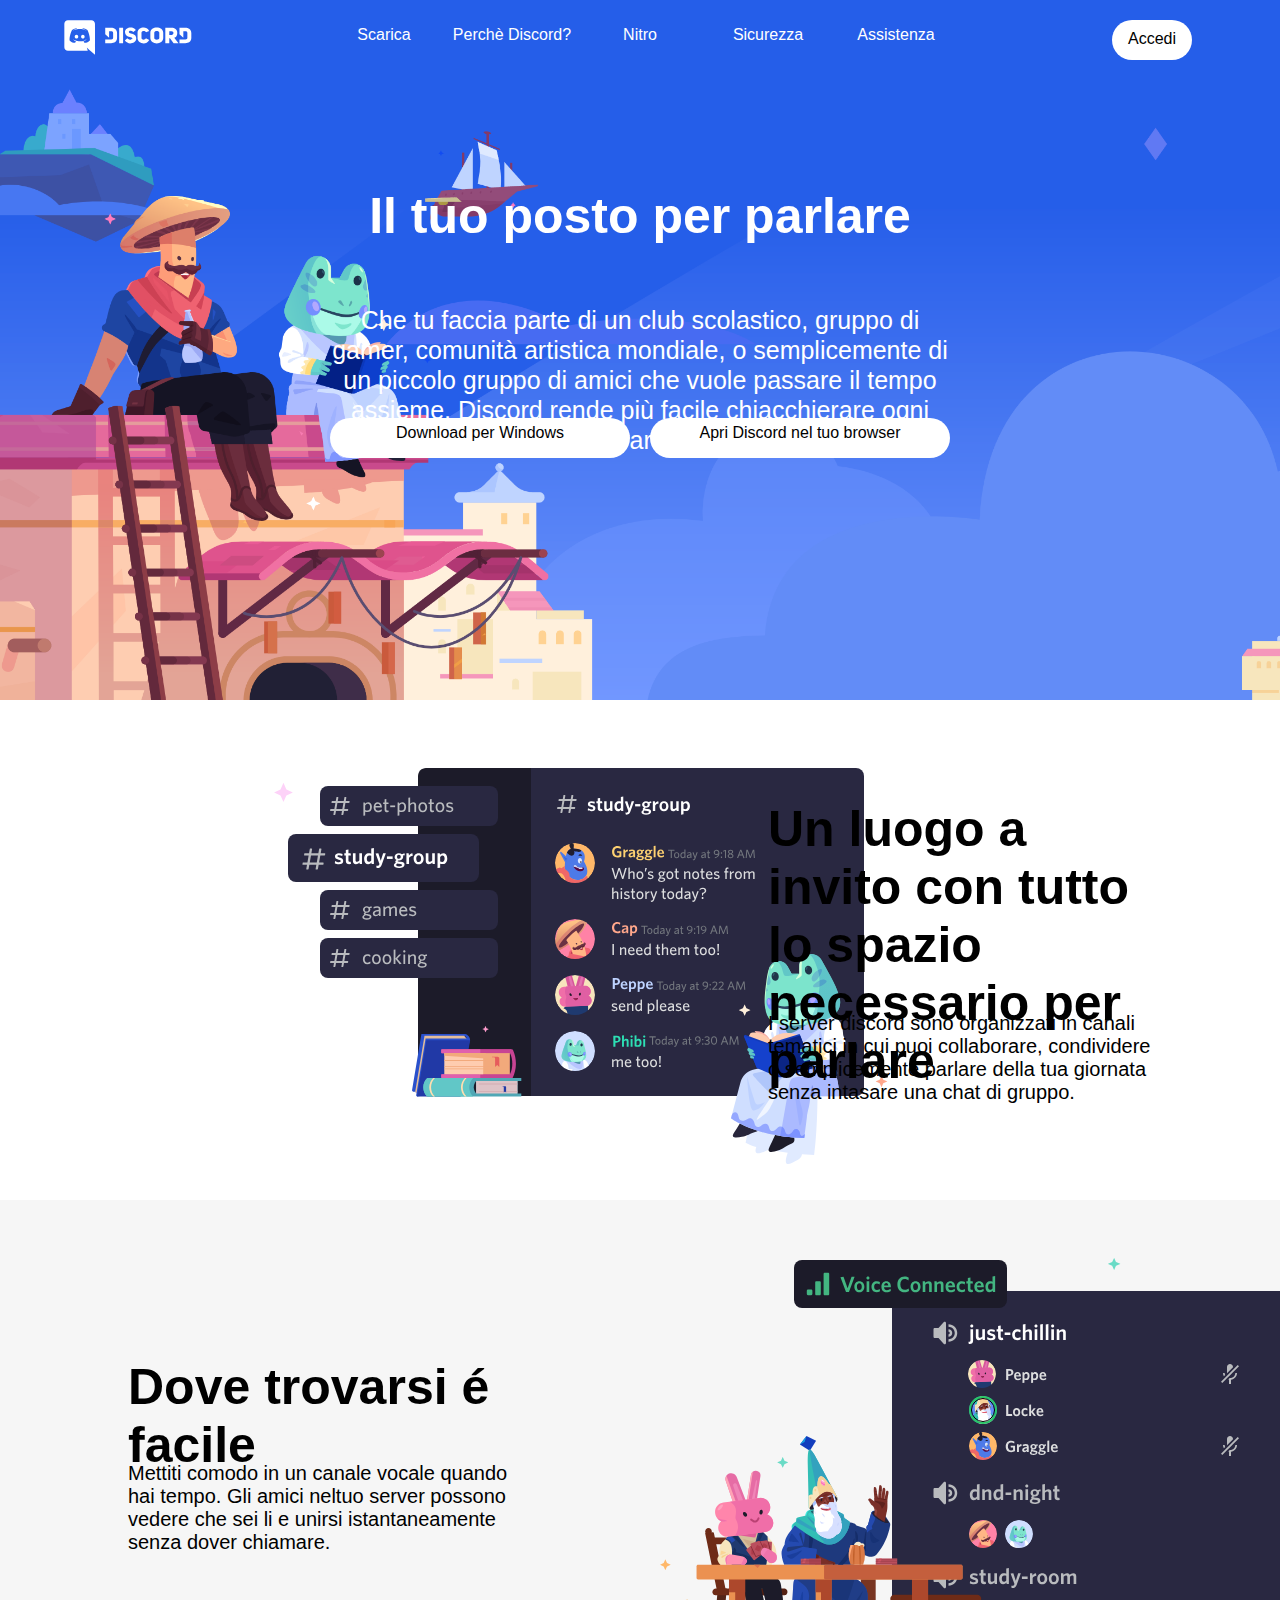
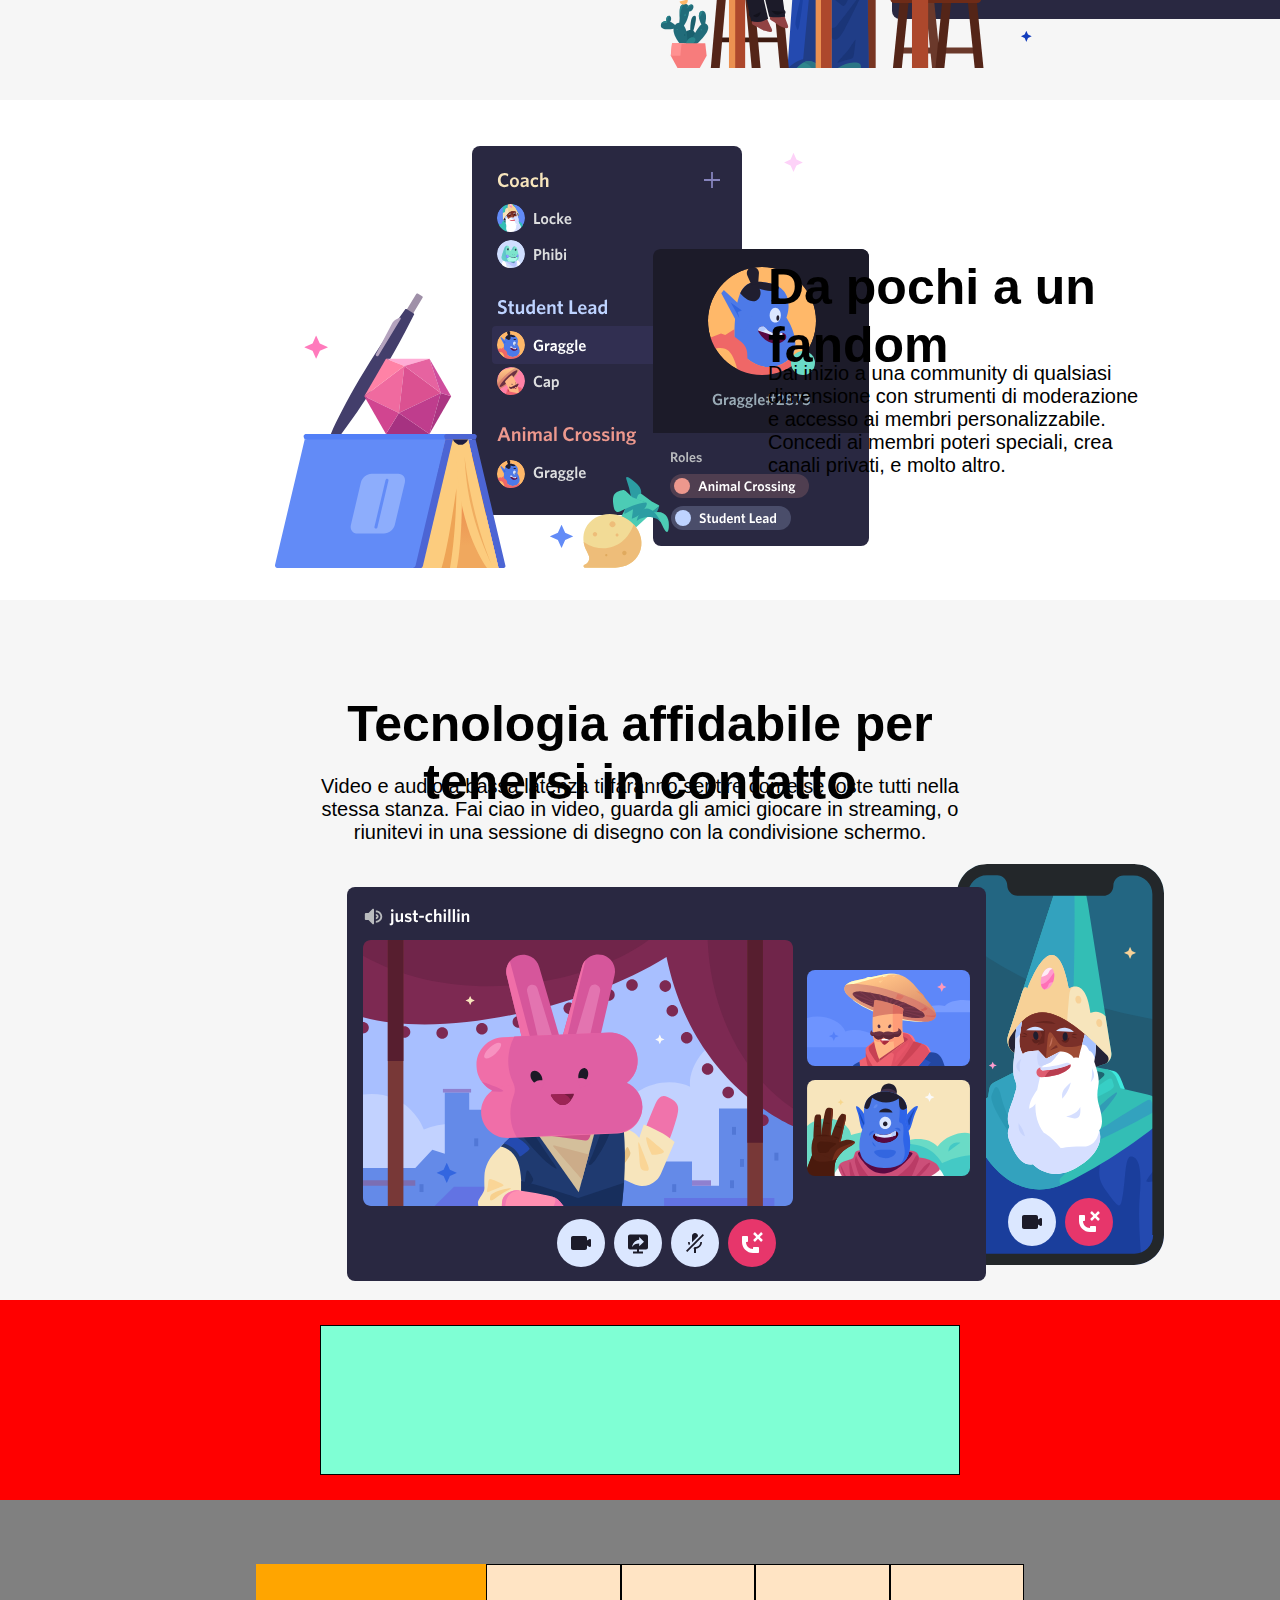
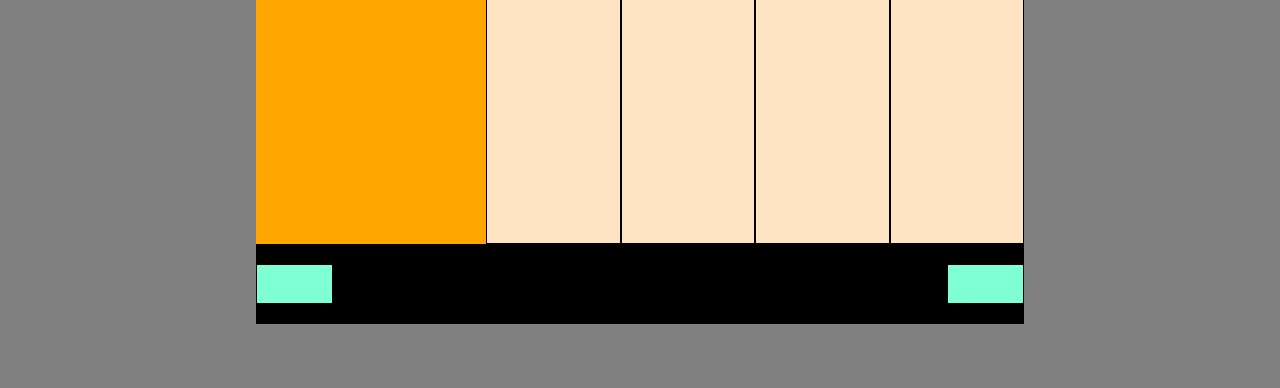
==== index.html @ f0d35860 "Adding big-image + gray background" ====
<!DOCTYPE html>
<html lang="en">
<head>
    <link rel="stylesheet" href="https://cdnjs.cloudflare.com/ajax/libs/font-awesome/6.2.0/css/all.min.css" integrity="sha512-xh6O/CkQoPOWDdYTDqeRdPCVd1SpvCA9XXcUnZS2FmJNp1coAFzvtCN9BmamE+4aHK8yyUHUSCcJHgXloTyT2A==" crossorigin="anonymous" referrerpolicy="no-referrer" />
    <link href="http://fonts.cdnfonts.com/css/whitney-2" rel="stylesheet">
    <link rel="stylesheet" href="css/style.css">
    <meta charset="UTF-8">
    <meta http-equiv="X-UA-Compatible" content="IE=edge">
    <meta name="viewport" content="width=device-width, initial-scale=1.0">
    <title>Discord</title>
</head>
<body>

    <!-- Header -->
    <header>

        <!-- Navigatin tab -->
        <nav class="navigation">

            <div class="logo">

            </div>

            <section class="linkup">
            
                <div id="scarica" class="linkuplinks">
                    <span>
                        <a href="https://discord.com/download" class="linkstyle">Scarica</a> 
                    </span>
                </div>

                <div id="why" class="linkuplinks">
                    <span>
                        <a href="https://discord.com/blog" class="linkstyle">Perchè Discord?</a> 
                    </span>
                </div>

                <div id="nitro" class="linkuplinks">
                    <span>
                       <a href="https://discord.com/nitro" class="linkstyle">Nitro</a> 
                    </span>
                </div>

                <div id="sicurezza" class="linkuplinks">
                    <span>
                       <a href="https://discord.com/safety" class="linkstyle">Sicurezza</a> 
                    </span>
                </div>

                <div id="assistenza" class="linkuplinks">
                    <span>
                       <a href="https://support.discord.com/hc/it" class="linkstyle">Assistenza</a> 
                    </span>
                </div>

            </section>

            <section class="login">
                <a href="https://discord.com/login" id="updownloadbutton">
                    <div id="loginbutton">
                        <span>
                        Accedi
                        </span>
                    </div>
                </a>

            </section>

        </nav>

        <!-- Introduction & Download -->

        <section class="intro">

            <div class="introduction">

                <div id="title">
                    <span>
                        Il tuo posto per parlare
                    </span>
                </div>

                <div id="introdescr">
                    <span>
                        Che tu faccia parte di un club scolastico, gruppo di gamer, comunità artistica mondiale, o semplicemente di un piccolo gruppo di amici che vuole passare il tempo assieme, Discord rende più facile chiacchierare ogni giorno e ritrovarsi più spesso.
                    </span>

                </div>

                <div id="introbuttons">
                    
                    <div id="downloadfor">
                        <a href="https://discord.com/api/downloads/distributions/app/installers/latest?channel=stable&platform=win&arch=x86" id="downloadlink">
                            <span>
                                <i class="fa-solid fa-down-long"></i>
                                Download per Windows
                            </span>
                        </a>
                    </div>

                    <div id="openinbrowser">
                        <a href="https://discord.com/app" id="openbrlink">
                            <span>
                                Apri Discord nel tuo browser
                            </span>
                        </a>
                    </div>
                    
                    
                </div>

            </div>

        </section>

    </header>

    <!-- Main content -->
    <main>

        <!-- Cont1 -->
        <div class="showcase">
            <div class="img">

                <div class="image">

                    <img src="img/study-group.svg" alt="study group">

                </div>

            </div>
    
            <div class="txt">

                <section class="text">

                    <div id="img-title-medium">
                        Un luogo a invito con tutto lo spazio necessario per parlare
                    </div>

                    <div id="img-description">
                        I server discord sono organizzati in canali tematici in cui puoi collaborare, condividere o semplicemente parlare della tua giornata senza intasare una chat di gruppo.
                    </div>

                </section>
    
            </div>
        </div>

        <!-- Cont2 -->
        <div class="showcase cont2">
            <div class="txt">

                <section class="text">

                    <div id="img-title">
                        Dove trovarsi é facile
                    </div>

                    <div id="img-description">
                        Mettiti comodo in un canale vocale quando hai tempo. Gli amici neltuo server possono vedere che sei li e unirsi istantaneamente senza dover chiamare.
                    </div>

                </section>

            </div>
    
            <div class="img right">

                <div class="image">

                    <img src="img/voice-connected.svg" alt="study group">

                </div>
    
            </div>
        </div>

        <!-- Cont3 -->
        <div class="showcase">
            <div class="img">

                <div class="image">

                    <img src="img/coach.svg" alt="study group">

                </div>

            </div>
    
            <div class="txt">

                <section class="text">

                    <div id="img-title">
                        Da pochi a un fandom
                    </div>

                    <div id="img-description">
                        Dai inizio a una community di qualsiasi dimensione con strumenti di moderazione e accesso ai membri personalizzabile. Concedi ai membri poteri speciali, crea canali privati, e molto altro.
                    </div>

                </section>
    
            </div>
        </div>

        <!-- Big Image -->
        <div class="showcase" id="big-img">
            <div class="txt2">

                <div id="text2">

                    <div id="big-img-title">
                        Tecnologia affidabile per tenersi in contatto
                    </div>

                    <div id="big-img-description">
                        Video e audio a bassa latenza ti faranno sentire come se foste tutti nella stessa stanza. Fai ciao in video, guarda gli amici giocare in streaming, o riunitevi in una sessione di disegno con la condivisione schermo.
                    </div>

                </div>

            </div>
    
            <div class="img2">

                <div id="image2">

                    <img src="img/big.svg" alt="study group">

                </div>
    
            </div>
        </div>

        <!-- Download button -->
        <div class="download">

            <div id="download">

            </div>

        </div>

    </main>
    
    <!-- Footer and other notes -->
    <footer>

        <section class="links">
            
            <div class="lang-social">

            </div>

            <div class="linkest">

            </div>

            <div class="linkest">
                
            </div>

            <div class="linkest">
                
            </div>

            <div class="linkest">
                
            </div>
        </section>
        
        <div class="downlogo">

            <div id="logodown">

            </div>

            <div id="opendiscord">

            </div>

        </div>

    </footer>
</body>
</html>
---- css/style.css ----
/* All */
*{
    margin: 0;
    padding: 0;
    box-sizing: border-box;
    font-family: 'Whitney', Arial, Helvetica, sans-serif
}

.linkstyle{
    text-decoration: none;
    color: inherit;
    
}

.linkstyle:hover{
    text-decoration: underline;
}

/* Header */
header{
    height: 700px;
    background-image: url(../img/jumbo.png);
    background-size: cover;
    background-repeat: no-repeat;
    
}

    /* Nav properties */
    .navigation{
        height: 80px;
        /* background-color: aqua; */
        display: flex;
        justify-content: space-around;
        align-items: center;
        
    }

        .logo{
            min-height: 50%;
            width: 10%;
            background-image: url(../img/logo.svg);
            background-size: contain;
            background-repeat: no-repeat;
            /* background-color: aquamarine; */
            /* border: #000 solid 1px; */
        }

        .linkup{
            height: 40px;
            width: 50%;
            /* background-color: aquamarine; */
            /* border: #000 solid 1px; */
            display: flex;
        }

            .linkuplinks{
                height: 40px;
                width: 20%;
                /* border: #000 solid 1px; */
                text-align: center;
                padding: 1% 0;
                color: #fff;
            }
            
        .login{
            height: 40px;
            width: 10%;
            /* background-color: aquamarine;  */
            /* border: #000 solid 1px;  */
            display: flex;
            justify-content: center;
        }

            #loginbutton{
                height: 40px;
                width: 80px;
                padding: 5% 0;
                /* border: #000 solid 1px; */
                color: #000;
                background-color: #fff;
                border-radius: 50px;
                text-align: center;
                padding: 12% 0;
            }

            #updownloadbutton{
                text-decoration: none;
                color: inherit;
            }





    /* Intro properties */
    .intro{
        height: 600px;
        /* background-color: blue; */
        display:flex;
        justify-content: center;
        align-items: center;
    }

        .introduction{
            height: 450px;
            width: 50%;
            /* background-color: aquamarine; */
            /* border: #000 solid 1px; */
            display: flex;
            flex-direction: column;
        }

            #title{
                height: 150px;
                /* border: #000 solid 1px; */
                text-align: center;
                font-size: 50px;
                font-weight: bold;
                color: #fff;
                padding: 5% 0;
            }

        #introdescr{
            height: 100px;
            /* border: #000 solid 1px; */
            text-align: center;
            color: #fff;
            font-size: 25px;
            line-height: 30px;
        }

        #introbuttons{
            height: 150px;
            /* border: #000 solid 1px; */
            text-align: center;
            display: flex;
            justify-content: space-around;
            padding: 2% 0;
        }

            #downloadfor{
                height: 40px;
                width: 300px;
                background-color: #fff;
                border-radius: 50px;
                text-align: center;
                color: #000;
                padding: 1% 0;
            }

                #downloadlink{
                    text-decoration: inherit;
                    color: inherit;
                }

            #openinbrowser{
                height: 40px;
                width: 300px;
                background-color: #fff;
                border-radius: 50px;
                text-align: center;
                color: #000;
                padding: 1% 0;
            }

                #openbrlink{
                    text-decoration: inherit;
                    color: inherit;
                }

/* Main */
.showcase{
    width: 100%;
    display: flex;
}

.cont2{
    background-color: #f6f6f6;
}

    .img{
        width: 50%;
        height: 500px;
        /* background-color: yellow; */
        display: flex;
        justify-content: right;
        align-items: center;
    }

    .right{
        justify-content: left;
    }

        .image{
            height: auto;
            width: 60%;
            /* background-color: aquamarine; */
            /* border: #000 solid 1px; */
        }

    .txt{
        width: 50%;
        height: 500px;
        /* background-color: green; */
        display: flex;
        justify-content: center;
        align-items: center;

    }
    
        .text{
            height: 300px;
            width: 60%;
            /* background-color: aquamarine; */
            /* border: #000 solid 1px; */
            display: flex;
            flex-direction: column;
        }

            #img-title-medium{
                height: 200px;
                /* border: #000 solid 1px; */
                font-size: 50px;
                font-weight: bold;
                color: #000;
            }

            #img-title{
                height: 150px;
                /* border: #000 solid 1px; */
                font-size: 50px;
                font-weight: bold;
                color: #000;
                padding: 15% 0 0 0;
            }

            #img-description{
                height: 150px;
                /* border: #000 solid 1px; */
                font-size: 20px;
                color: #000;
                padding: 3% 0;
            }

    #big-img{
       flex-direction: column; 
    }

    .txt2{
        width: 100%;
        height: 250px;
        background-color: #f6f6f6;
        display: flex;
        justify-content: center;
        align-items: center;
    }

        #text2{
            height: 200px;
            width: 50%;
            /* background-color: aquamarine; */
            /* border: #000 solid 1px; */
            display: flex;
            flex-direction: column;
        }

        #big-img-title{
            height: 150px;
            /* border: #000 solid 1px; */
            font-size: 50px;
            font-weight: bold;
            color: #000;
            padding: 70px 0 0 0;
            text-align: center;
        }

        #big-img-description{
            height: 60px;
            /* border: #000 solid 1px; */
            font-size: 20px;
            color: #000;
            text-align: center;
        }

    .img2{
        width: 100%;
        height: 450px;
        background-color: #f6f6f6;
        display: flex;
        justify-content: center;
        align-items: center;

    }

        #image2{
            height: auto;
            width: 50%;
            /* background-color: aquamarine; */
            /* border: #000 solid 1px; */
        }

    .download{
        width: 100%;
        height: 200px;
        background-color: red;
        display: flex;
        justify-content: center;
        align-items: center;
    }

        #download{
            height: 150px;
            width: 50%;
            background-color: aquamarine;
            border: #000 solid 1px;
        }

    /* Footer */
footer{
    background-color: grey;
    padding: 5% 20%;
}

.links{
    width: 100%;
    display: flex;
}

    .lang-social{
        width: 30%;
        height: 280px;
        background-color: orange;
    }

    .linkest{
        width: 17.5%;
        height: 280px;
        background-color: bisque;
        border: 1px solid #000;
    }

.downlogo{
    width: 100%;
    height: 80px;
    background-color: black;
    display: flex;
    justify-content: space-between;
    align-items: center;
}

    #logodown{
        height: 40px;
        width: 10%;
        background-color: aquamarine;
        border: #000 solid 1px;
    }

    #opendiscord{
        height: 40px;
        width: 10%;
        background-color: aquamarine;
        border: #000 solid 1px;
    }
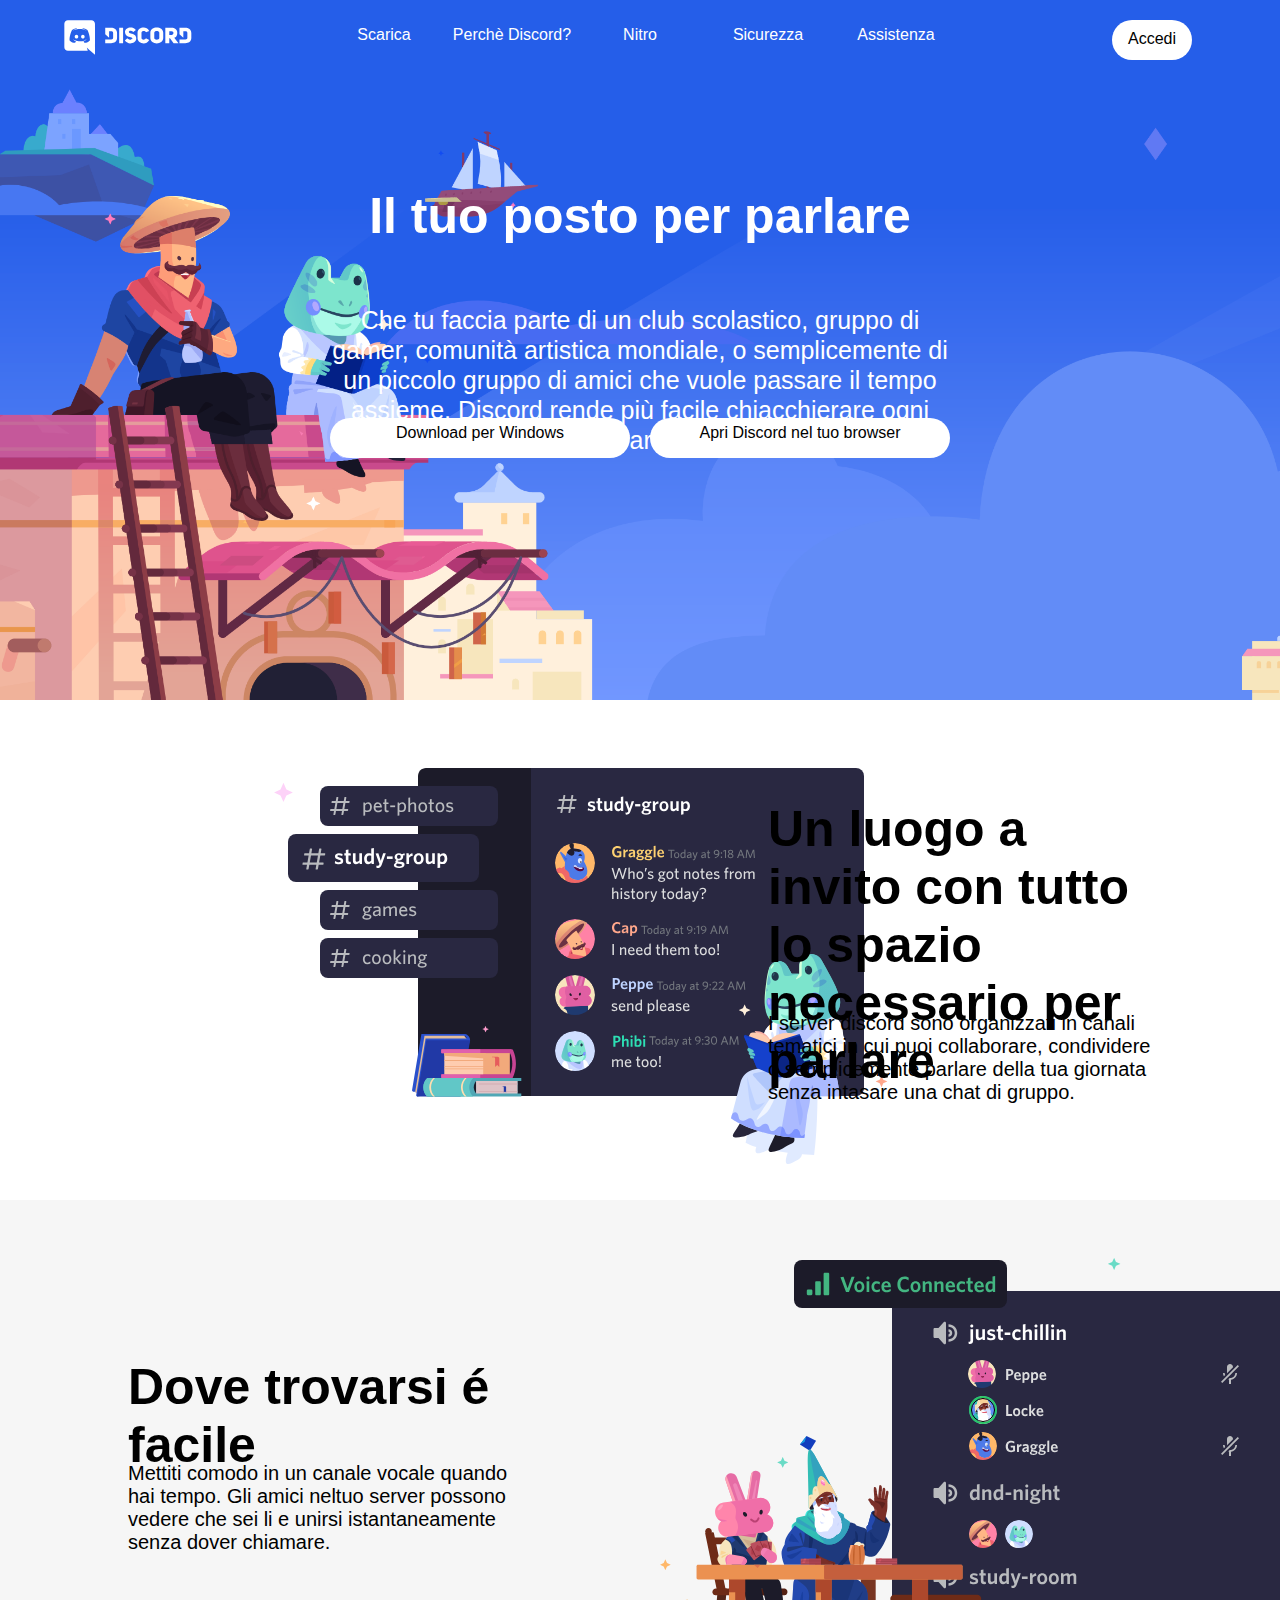
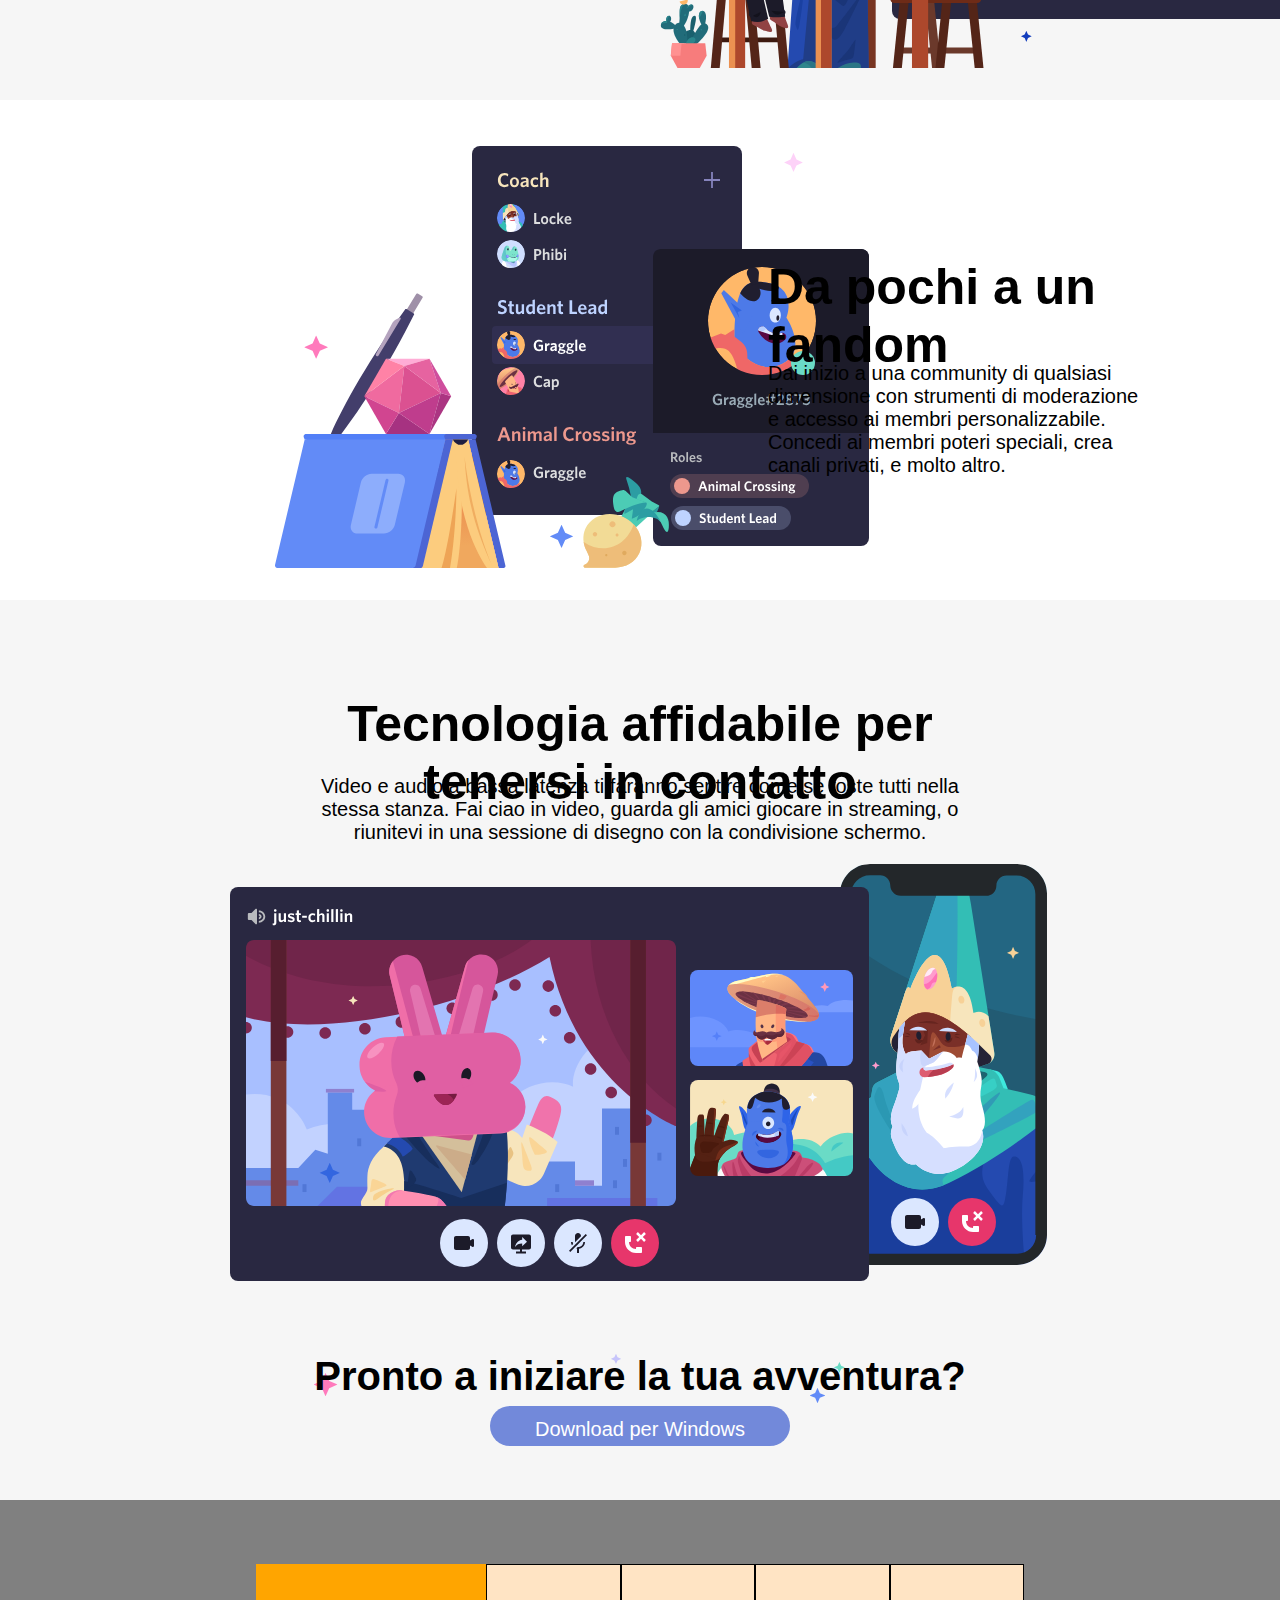
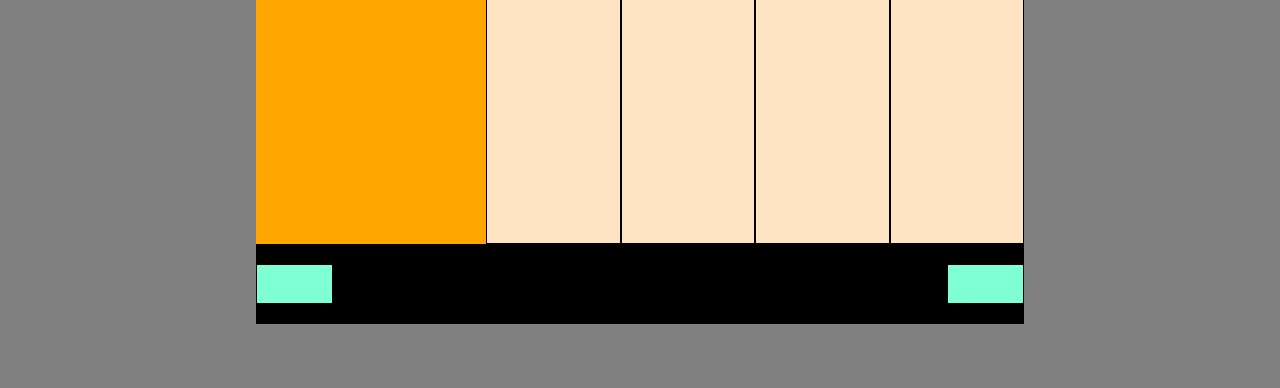
==== commit a95cadd1: "bottom download section done" ====
--- a/index.html
+++ b/index.html
@@ -237,8 +237,17 @@
         <!-- Download button -->
         <div class="download">
 
-            <div id="download">
-
+            <div id="download-intro">
+                Pronto a iniziare la tua avventura?
+            </div>
+
+            <div id="downloadfor2">
+                <a href="https://discord.com/api/downloads/distributions/app/installers/latest?channel=stable&platform=win&arch=x86" id="downloadlink">
+                    <span>
+                        <i class="fa-solid fa-down-long"></i>
+                        Download per Windows
+                    </span>
+                </a>
             </div>
 
         </div>
--- a/css/style.css
+++ b/css/style.css
@@ -294,7 +294,7 @@
 
         #image2{
             height: auto;
-            width: 50%;
+            width: auto;
             /* background-color: aquamarine; */
             /* border: #000 solid 1px; */
         }
@@ -302,17 +302,35 @@
     .download{
         width: 100%;
         height: 200px;
-        background-color: red;
-        display: flex;
-        justify-content: center;
-        align-items: center;
-    }
-
-        #download{
-            height: 150px;
-            width: 50%;
-            background-color: aquamarine;
-            border: #000 solid 1px;
+        background-color: #f6f6f6;
+        display: flex;
+        flex-direction: column;
+        justify-content: center;
+        align-items: center;
+    }
+
+        #download-intro{
+            height: 50px;
+            width: auto;
+            font-size: 40px;
+            text-align: center;
+            font-weight: bold;
+            background-image: url(../img/stars.svg);
+            background-repeat: no-repeat;
+            /* border: #000 solid 1px; */
+            padding-bottom: 4%;
+        }
+
+        #downloadfor2{
+            height: 40px;
+            width: 300px;
+            background-color: #7289da;
+            border-radius: 50px;
+            text-align: center;
+            color: #fff;
+            font-size: 20px;
+            padding-top: 1%;
+            padding-bottom: 2%;
         }
 
     /* Footer */
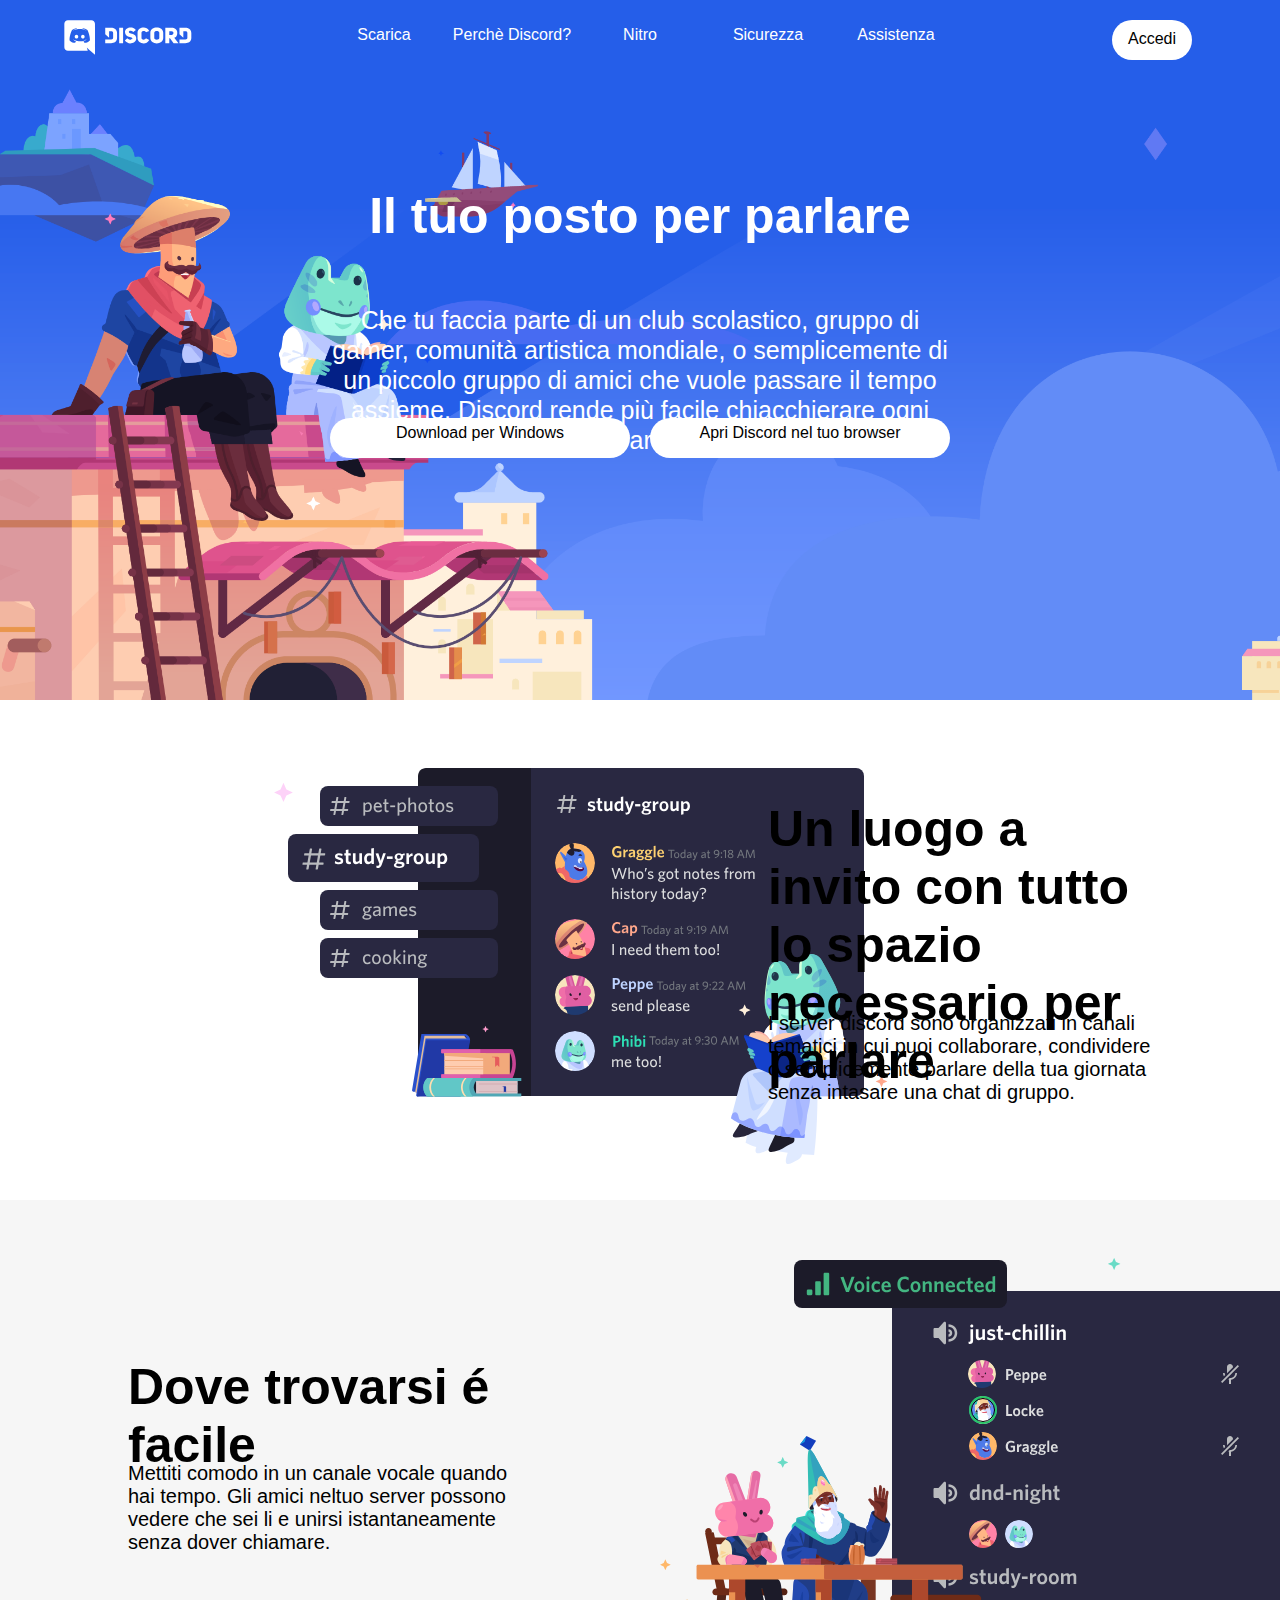
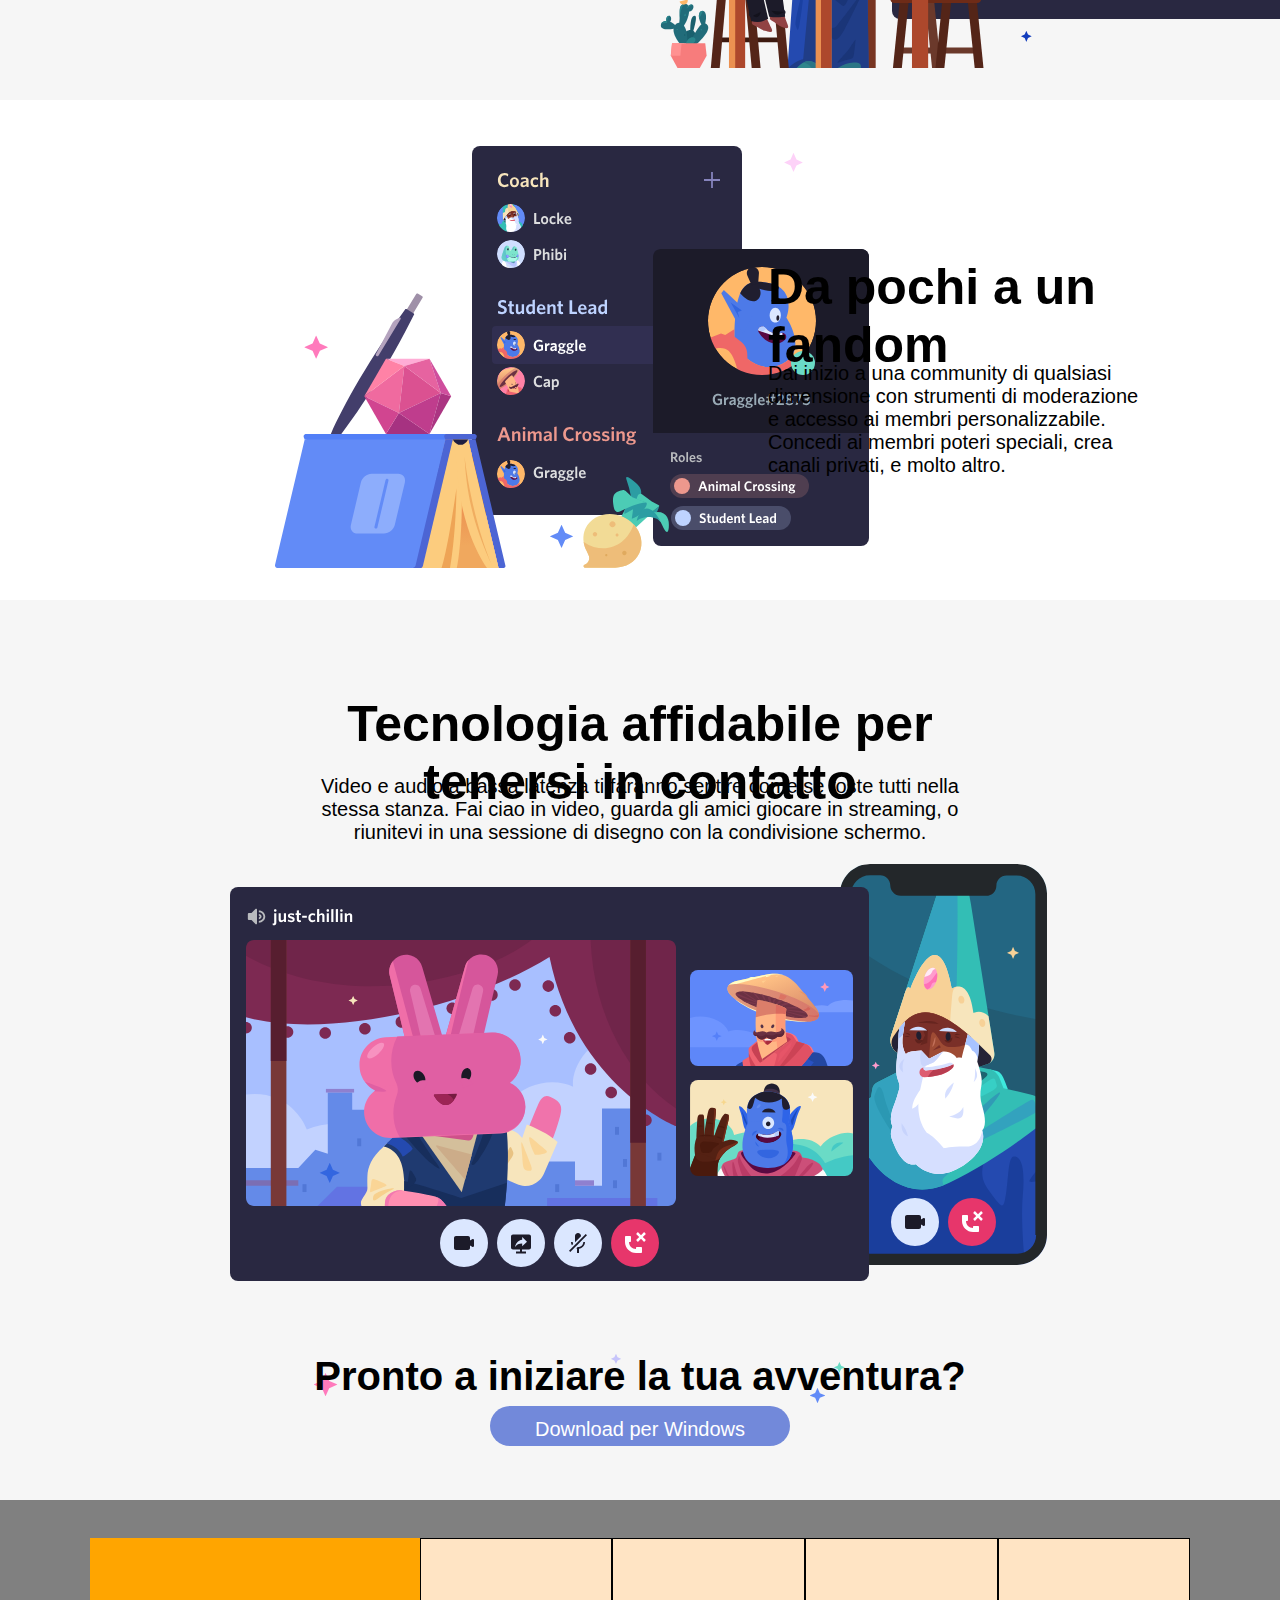
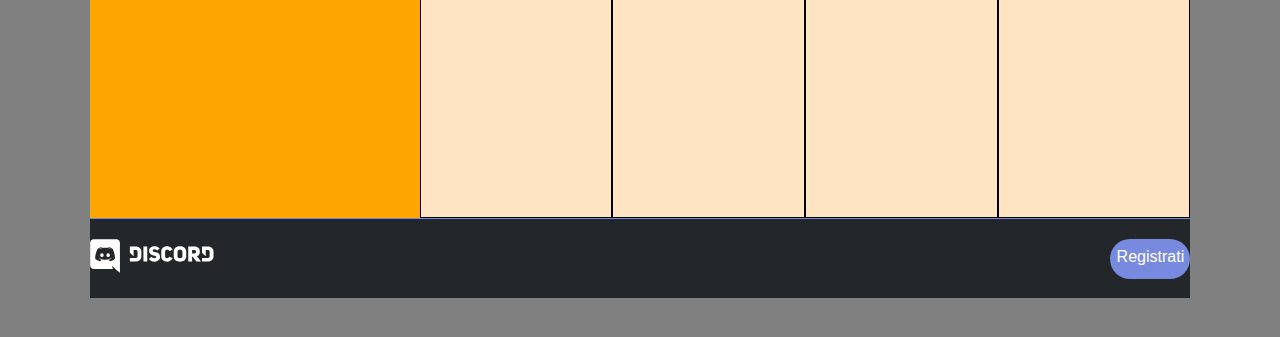
==== commit ca89c61b: "Very bottom logo and register done" ====
--- a/index.html
+++ b/index.html
@@ -283,11 +283,17 @@
         <div class="downlogo">
 
             <div id="logodown">
-
-            </div>
-
-            <div id="opendiscord">
-
+                <img src="img/logo.svg" alt="">
+            </div>
+
+            <div id="Signup">
+                <a href="https://discord.com/register" id="signupstyle">
+                    <div id="signupbutton">
+                        <span>
+                        Registrati
+                        </span>
+                    </div>
+                </a>
             </div>
 
         </div>
--- a/css/style.css
+++ b/css/style.css
@@ -336,7 +336,7 @@
     /* Footer */
 footer{
     background-color: grey;
-    padding: 5% 20%;
+    padding: 3% 7%;
 }
 
 .links{
@@ -360,17 +360,18 @@
 .downlogo{
     width: 100%;
     height: 80px;
-    background-color: black;
+    background-color: #24272a;
     display: flex;
     justify-content: space-between;
     align-items: center;
+    border-top: #788adf solid 1px;
 }
 
     #logodown{
         height: 40px;
         width: 10%;
-        background-color: aquamarine;
-        border: #000 solid 1px;
+        /* background-color: aquamarine; */
+        /* border: #000 solid 1px; */
     }
 
     #opendiscord{
@@ -378,4 +379,22 @@
         width: 10%;
         background-color: aquamarine;
         border: #000 solid 1px;
-    }+    }
+
+        #signupstyle{
+            text-decoration: none;
+                color: inherit;
+        }
+
+
+        #signupbutton{
+            height: 40px;
+                width: 80px;
+                padding: 5% 0;
+                /* border: #000 solid 1px; */
+                color: #fff;
+                background-color: #788adf;
+                border-radius: 50px;
+                text-align: center;
+                padding: 12% 0;
+        }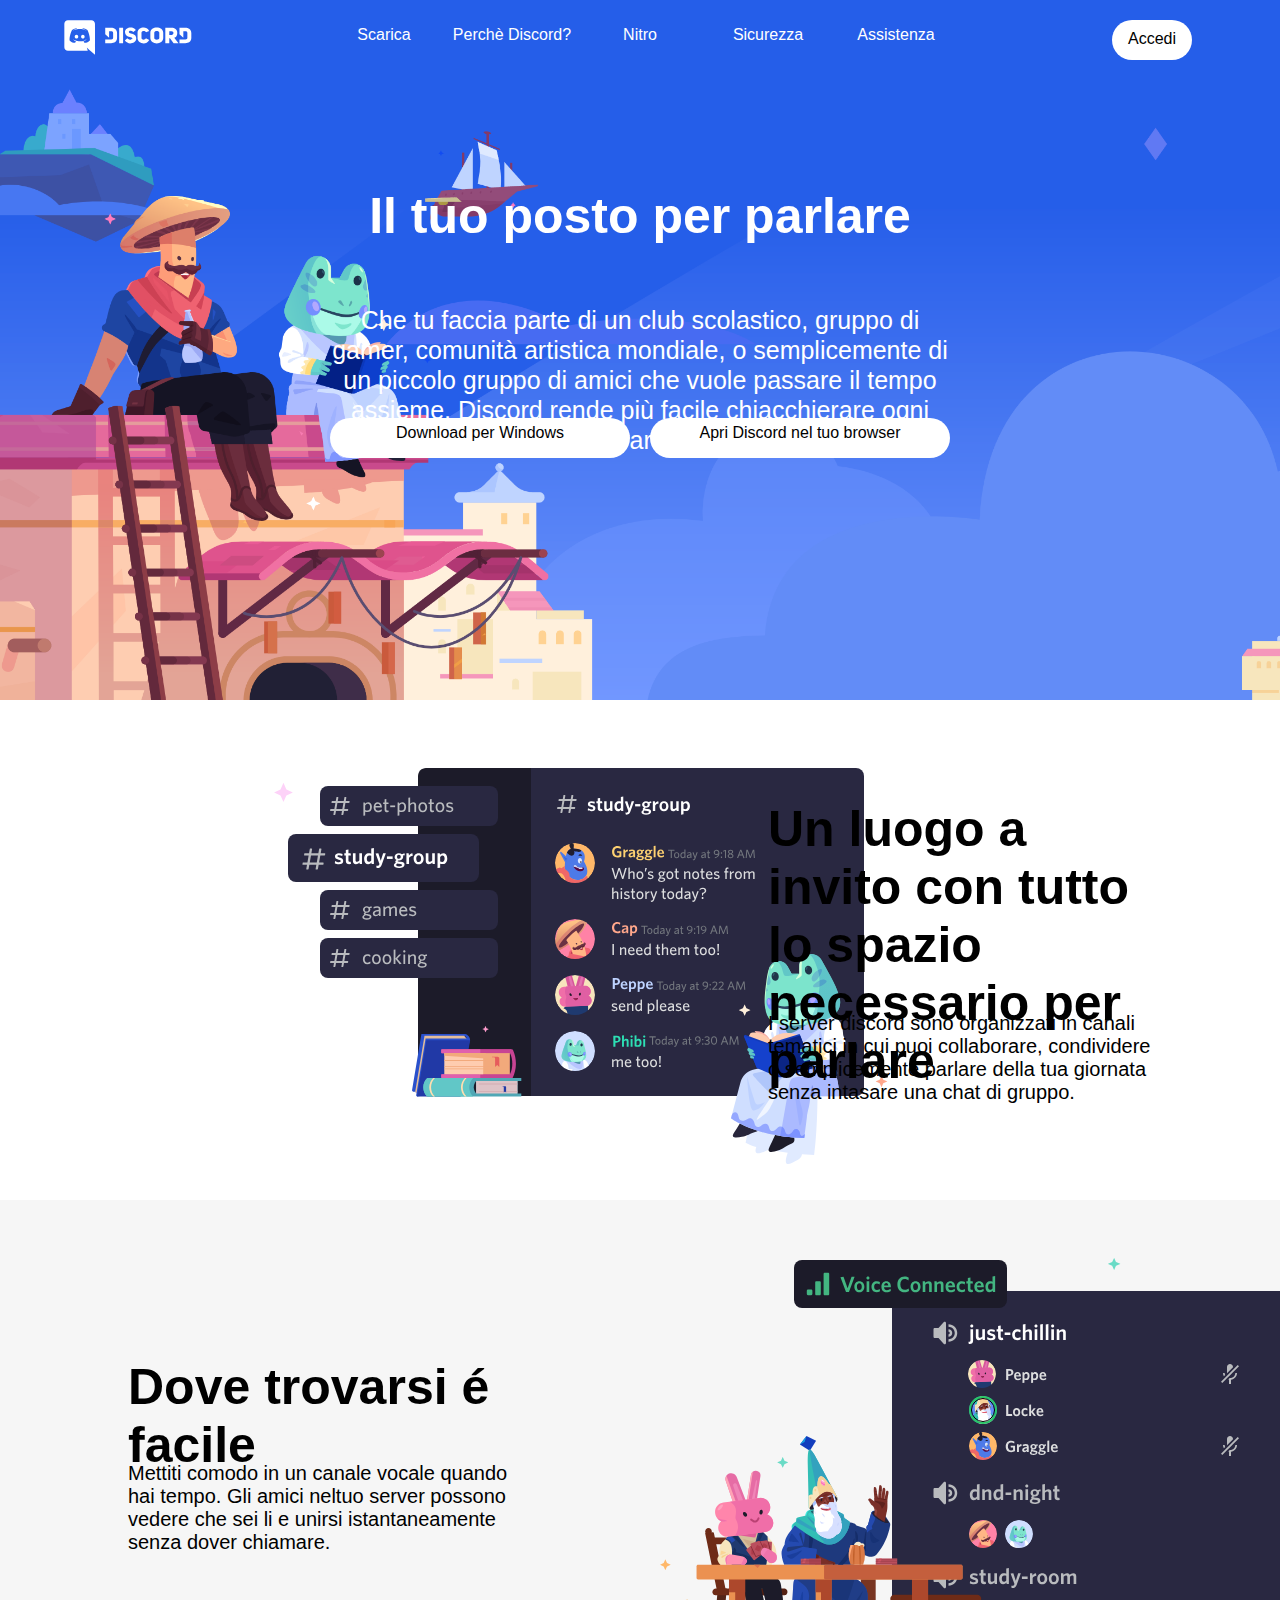
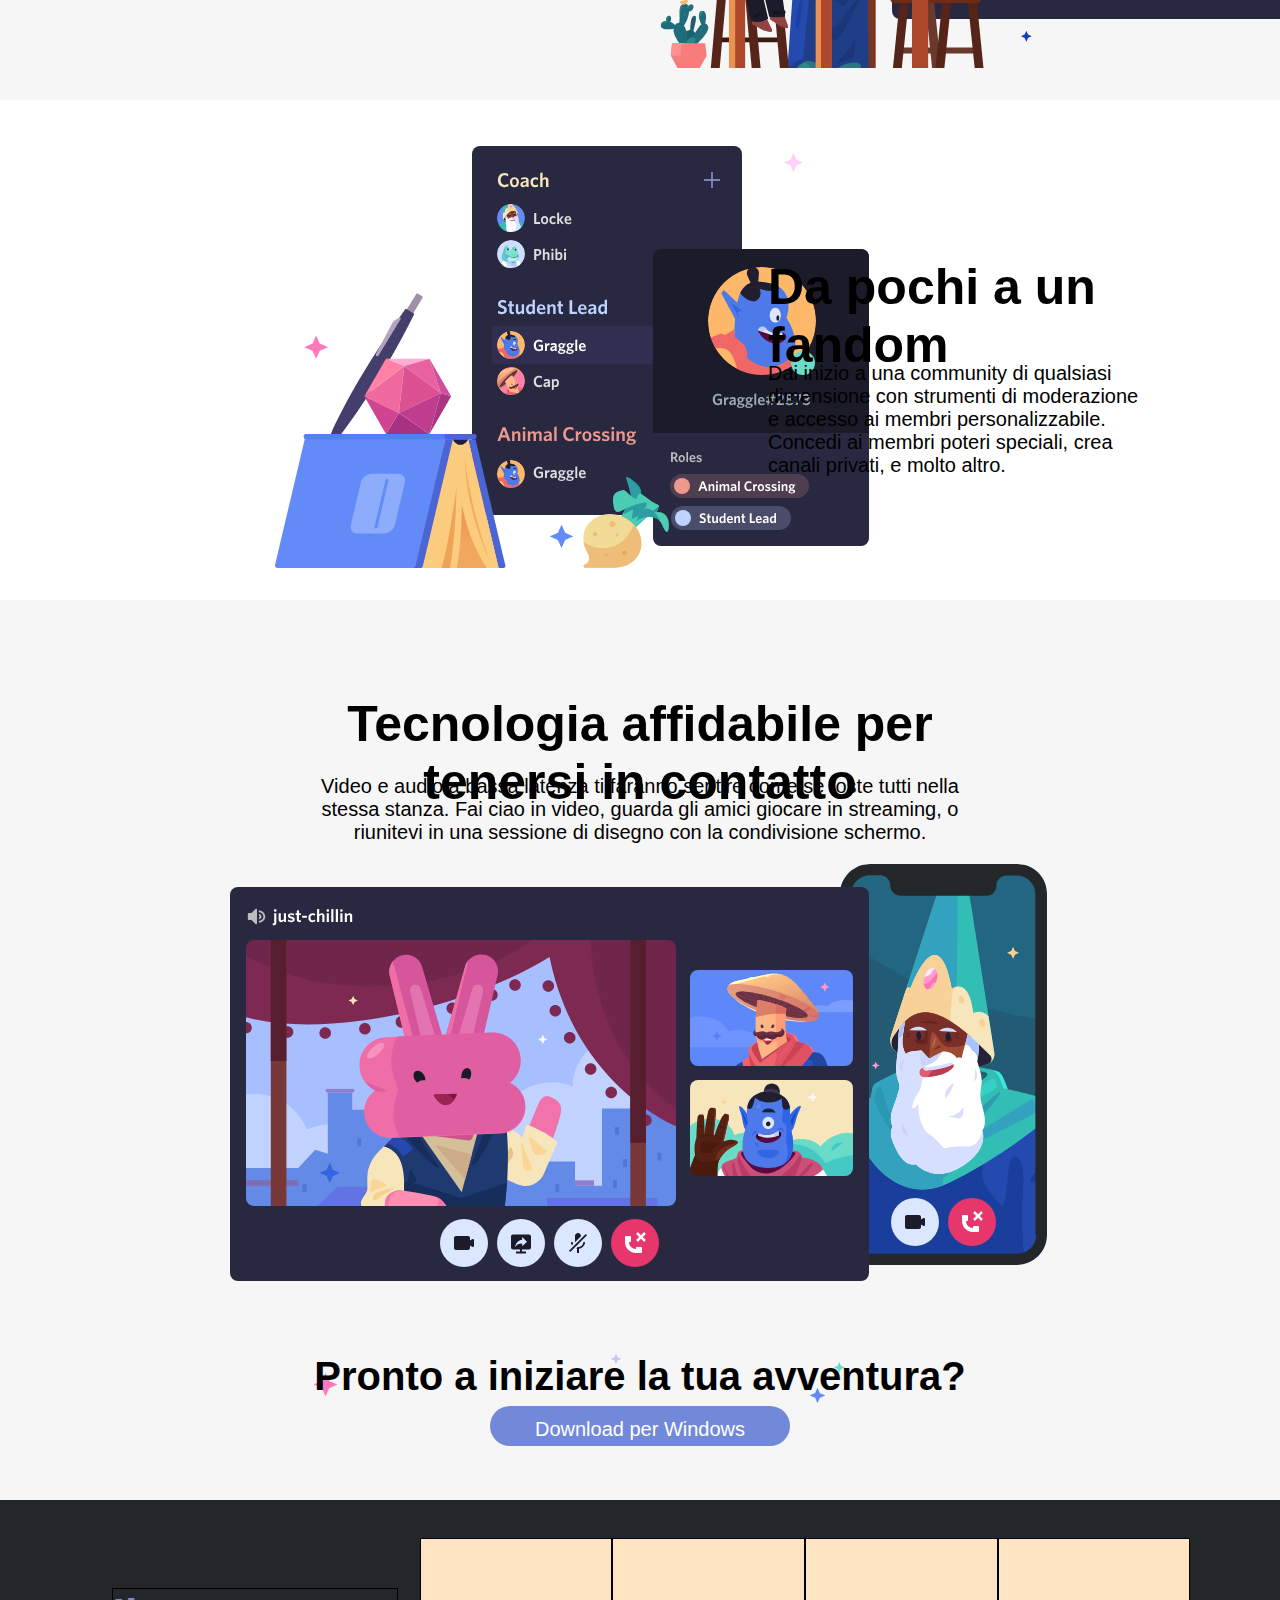
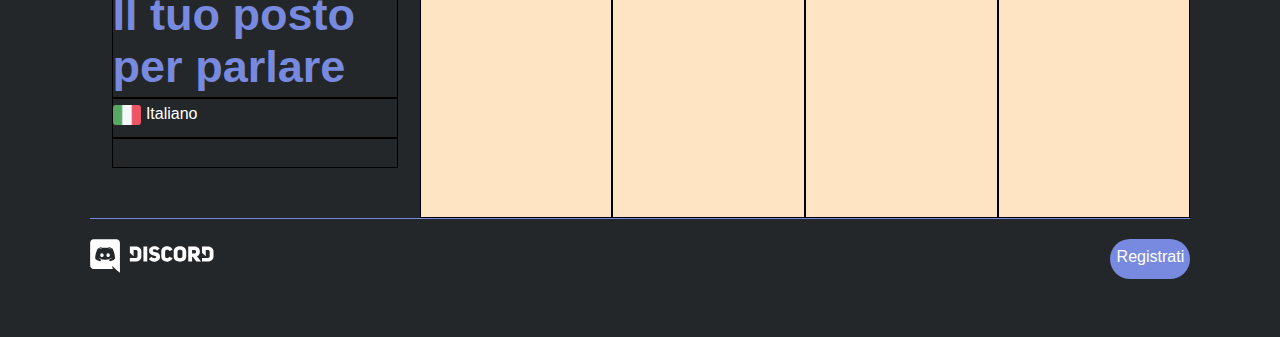
==== commit 541e1140: "Footer (social, phrase, lang and background)" ====
--- a/index.html
+++ b/index.html
@@ -260,6 +260,39 @@
         <section class="links">
             
             <div class="lang-social">
+                <div id="Phrase">
+                    Il tuo posto per parlare
+                </div>
+
+                <div id="lang">
+                    <img src="img/ita.png" alt="" id="ita">
+                    Italiano
+                    <i class="fa-solid fa-caret-down"></i>
+                </div>
+
+                <div class="social">
+                    <div class="iconsocial">
+                        <i class="fa-brands fa-twitter"></i>
+                    </div>
+
+                    <div class="iconsocial">
+                        <i class="fa-brands fa-instagram"></i>
+                    </div>
+
+                    <div class="iconsocial">
+                        <i class="fa-brands fa-facebook"></i>
+                    </div>
+
+                    <div class="iconsocial">
+                        <i class="fa-brands fa-youtube"></i>
+                    </div>
+
+                    
+                    
+                    
+                    
+
+                </div>
 
             </div>
 
--- a/css/style.css
+++ b/css/style.css
@@ -335,7 +335,7 @@
 
     /* Footer */
 footer{
-    background-color: grey;
+    background-color: #24272a;
     padding: 3% 7%;
 }
 
@@ -347,8 +347,45 @@
     .lang-social{
         width: 30%;
         height: 280px;
-        background-color: orange;
-    }
+        background-color: #24272a;
+        display: flex;
+        flex-direction: column;
+        justify-content: center;
+        padding: 0 2%;
+    }
+
+        #Phrase{
+            height: 110px;
+            border: #000 solid 1px;
+            font-size: 45px;
+            font-weight: bold;
+            color: #788adf;
+        }
+
+        #lang{
+            height: 40px;
+            border: #000 solid 1px;
+            padding-top: 2%;
+            color: #fff;
+        }
+
+            #ita{
+                height: 60%;
+                vertical-align: middle;
+            }
+
+        .social{
+            height: 30px;
+            border: #000 solid 1px;
+            color: #fff;
+            font-size: 20px;
+            display: flex;
+        }
+
+            .iconsocial{
+                padding-right: 20px;
+            }
+
 
     .linkest{
         width: 17.5%;
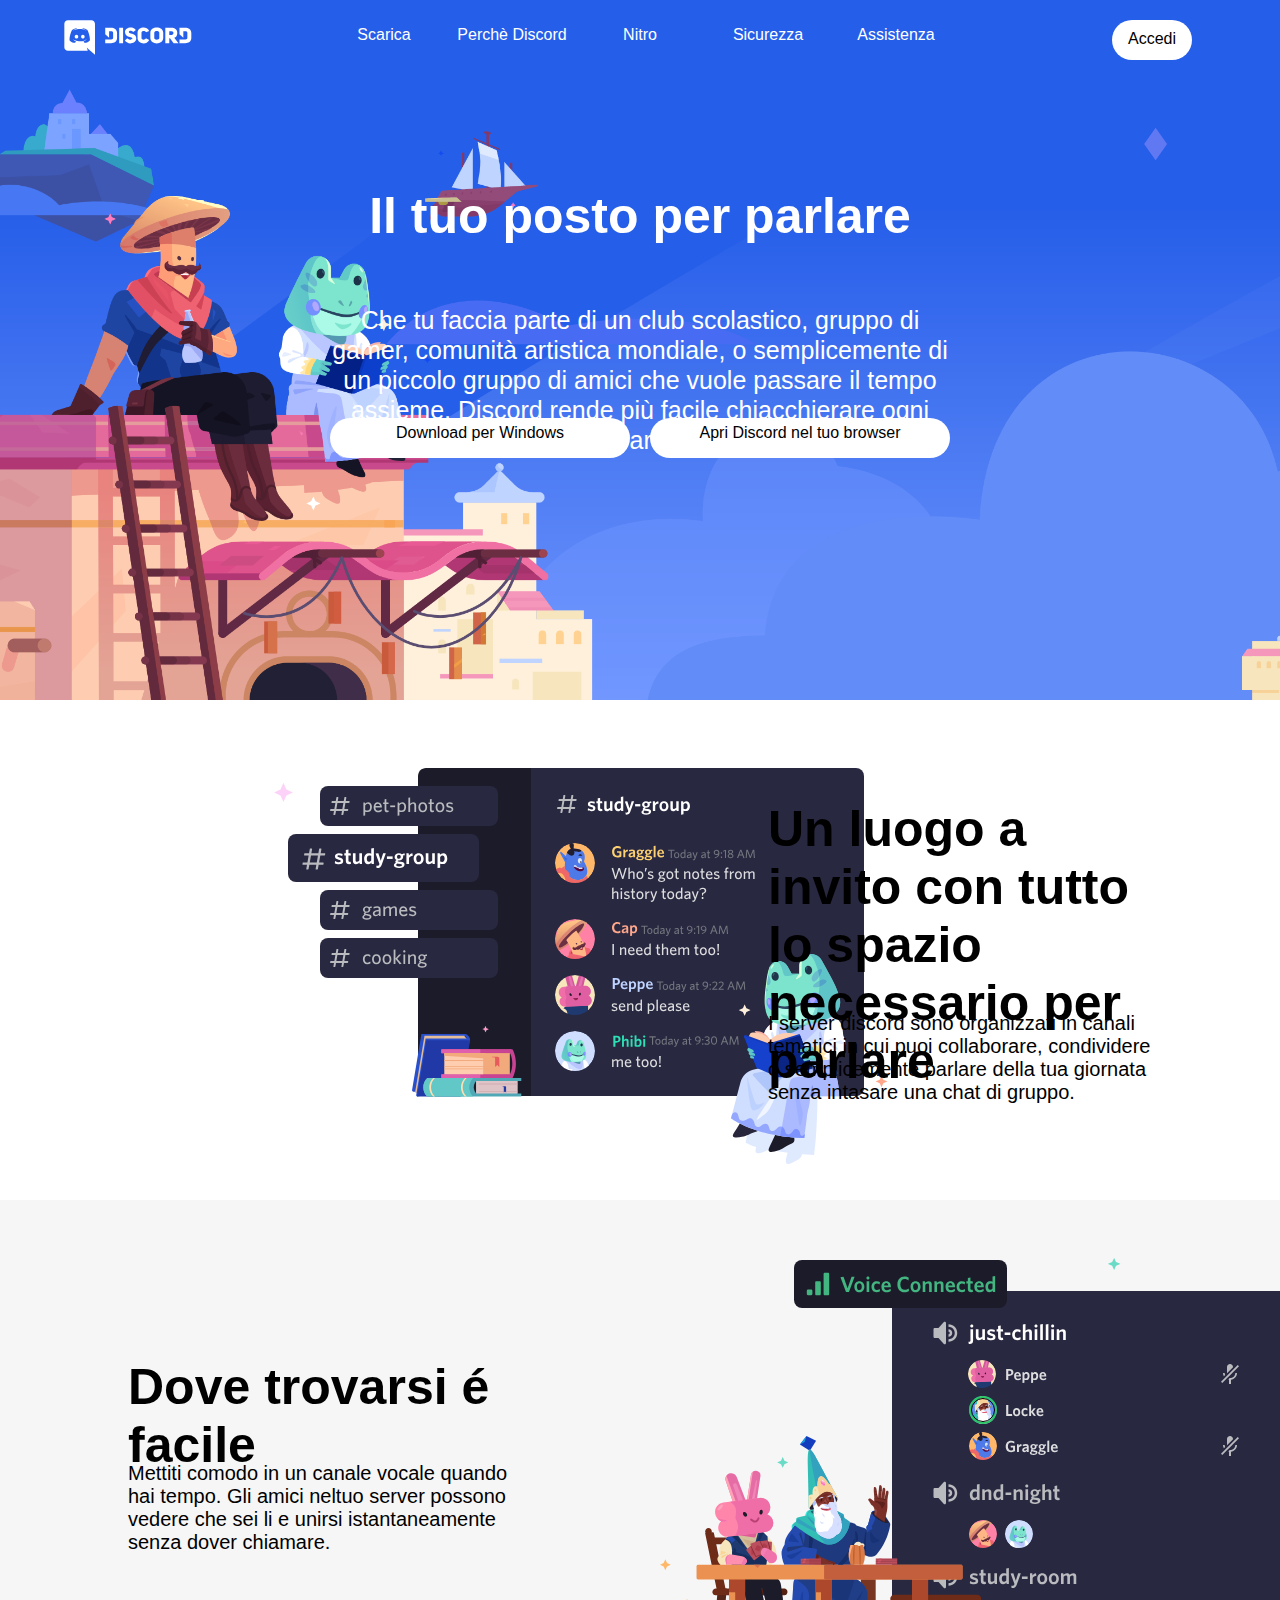
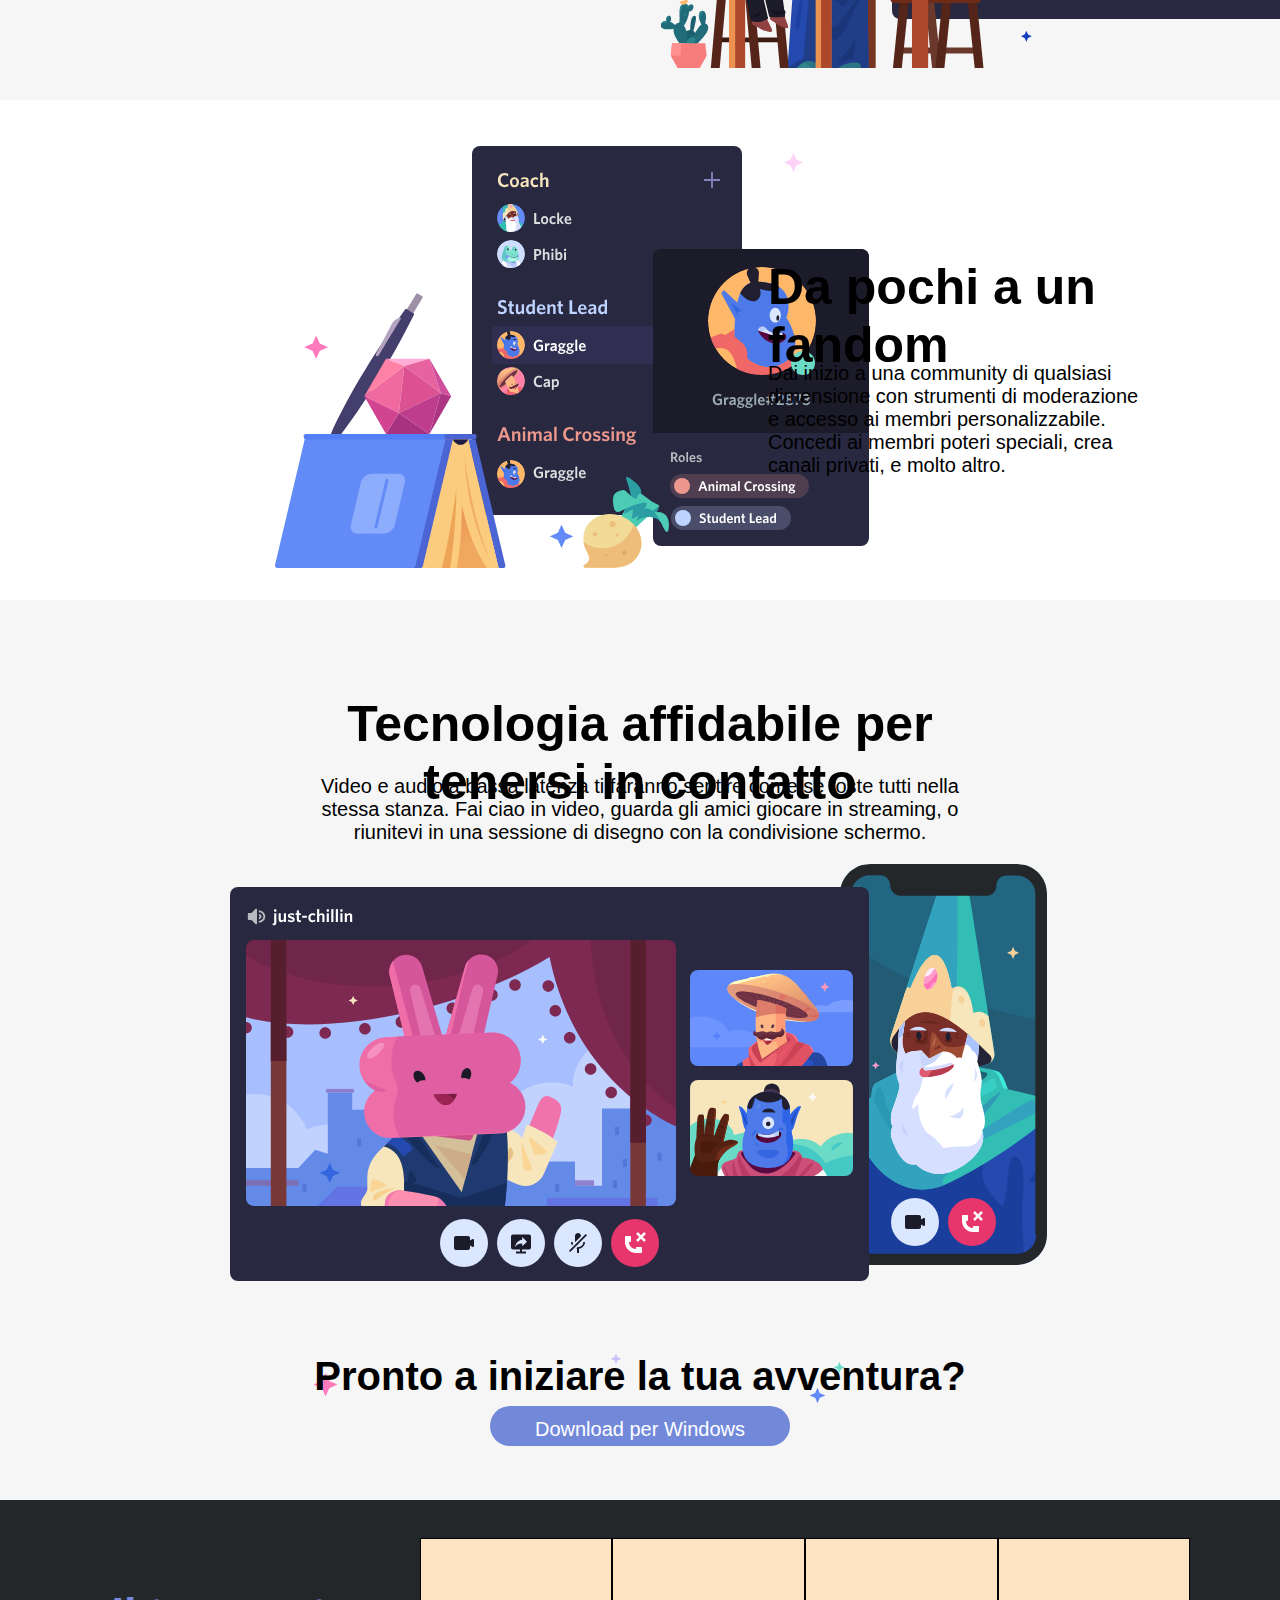
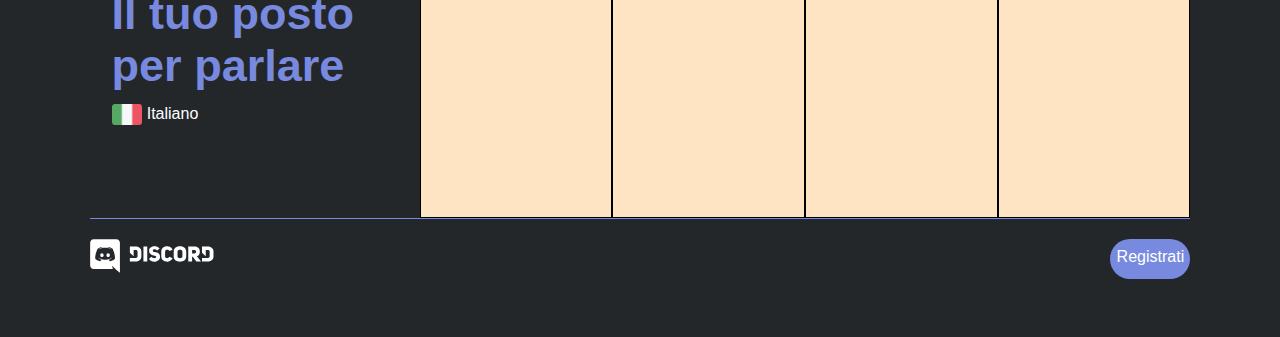
==== commit b27a7452: "adding links to social icons" ====
--- a/index.html
+++ b/index.html
@@ -31,7 +31,7 @@
 
                 <div id="why" class="linkuplinks">
                     <span>
-                        <a href="https://discord.com/blog" class="linkstyle">Perchè Discord?</a> 
+                        <a href="https://discord.com/blog" class="linkstyle">Perchè Discord</a> 
                     </span>
                 </div>
 
@@ -272,19 +272,27 @@
 
                 <div class="social">
                     <div class="iconsocial">
-                        <i class="fa-brands fa-twitter"></i>
+                        <a href="https://twitter.com/discord" id="linksocial">
+                            <i class="fa-brands fa-twitter"></i>
+                        </a>
                     </div>
 
                     <div class="iconsocial">
-                        <i class="fa-brands fa-instagram"></i>
+                        <a href="https://www.instagram.com/discord/" id="linksocial">
+                            <i class="fa-brands fa-instagram"></i>
+                        </a>
                     </div>
 
                     <div class="iconsocial">
-                        <i class="fa-brands fa-facebook"></i>
+                        <a href="https://www.facebook.com/discord/" id="linksocial">
+                            <i class="fa-brands fa-facebook"></i>
+                        </a>
                     </div>
 
                     <div class="iconsocial">
-                        <i class="fa-brands fa-youtube"></i>
+                        <a href="https://www.youtube.com/discord/" id="linksocial">
+                            <i class="fa-brands fa-youtube"></i>
+                        </a>
                     </div>
 
                     
--- a/css/style.css
+++ b/css/style.css
@@ -356,7 +356,7 @@
 
         #Phrase{
             height: 110px;
-            border: #000 solid 1px;
+            /* border: #000 solid 1px; */
             font-size: 45px;
             font-weight: bold;
             color: #788adf;
@@ -364,7 +364,7 @@
 
         #lang{
             height: 40px;
-            border: #000 solid 1px;
+            /* border: #000 solid 1px; */
             padding-top: 2%;
             color: #fff;
         }
@@ -376,7 +376,7 @@
 
         .social{
             height: 30px;
-            border: #000 solid 1px;
+            /* border: #000 solid 1px; */
             color: #fff;
             font-size: 20px;
             display: flex;
@@ -384,6 +384,11 @@
 
             .iconsocial{
                 padding-right: 20px;
+            }
+
+            #linksocial{
+                text-decoration: none;
+                color: inherit;
             }
 
 
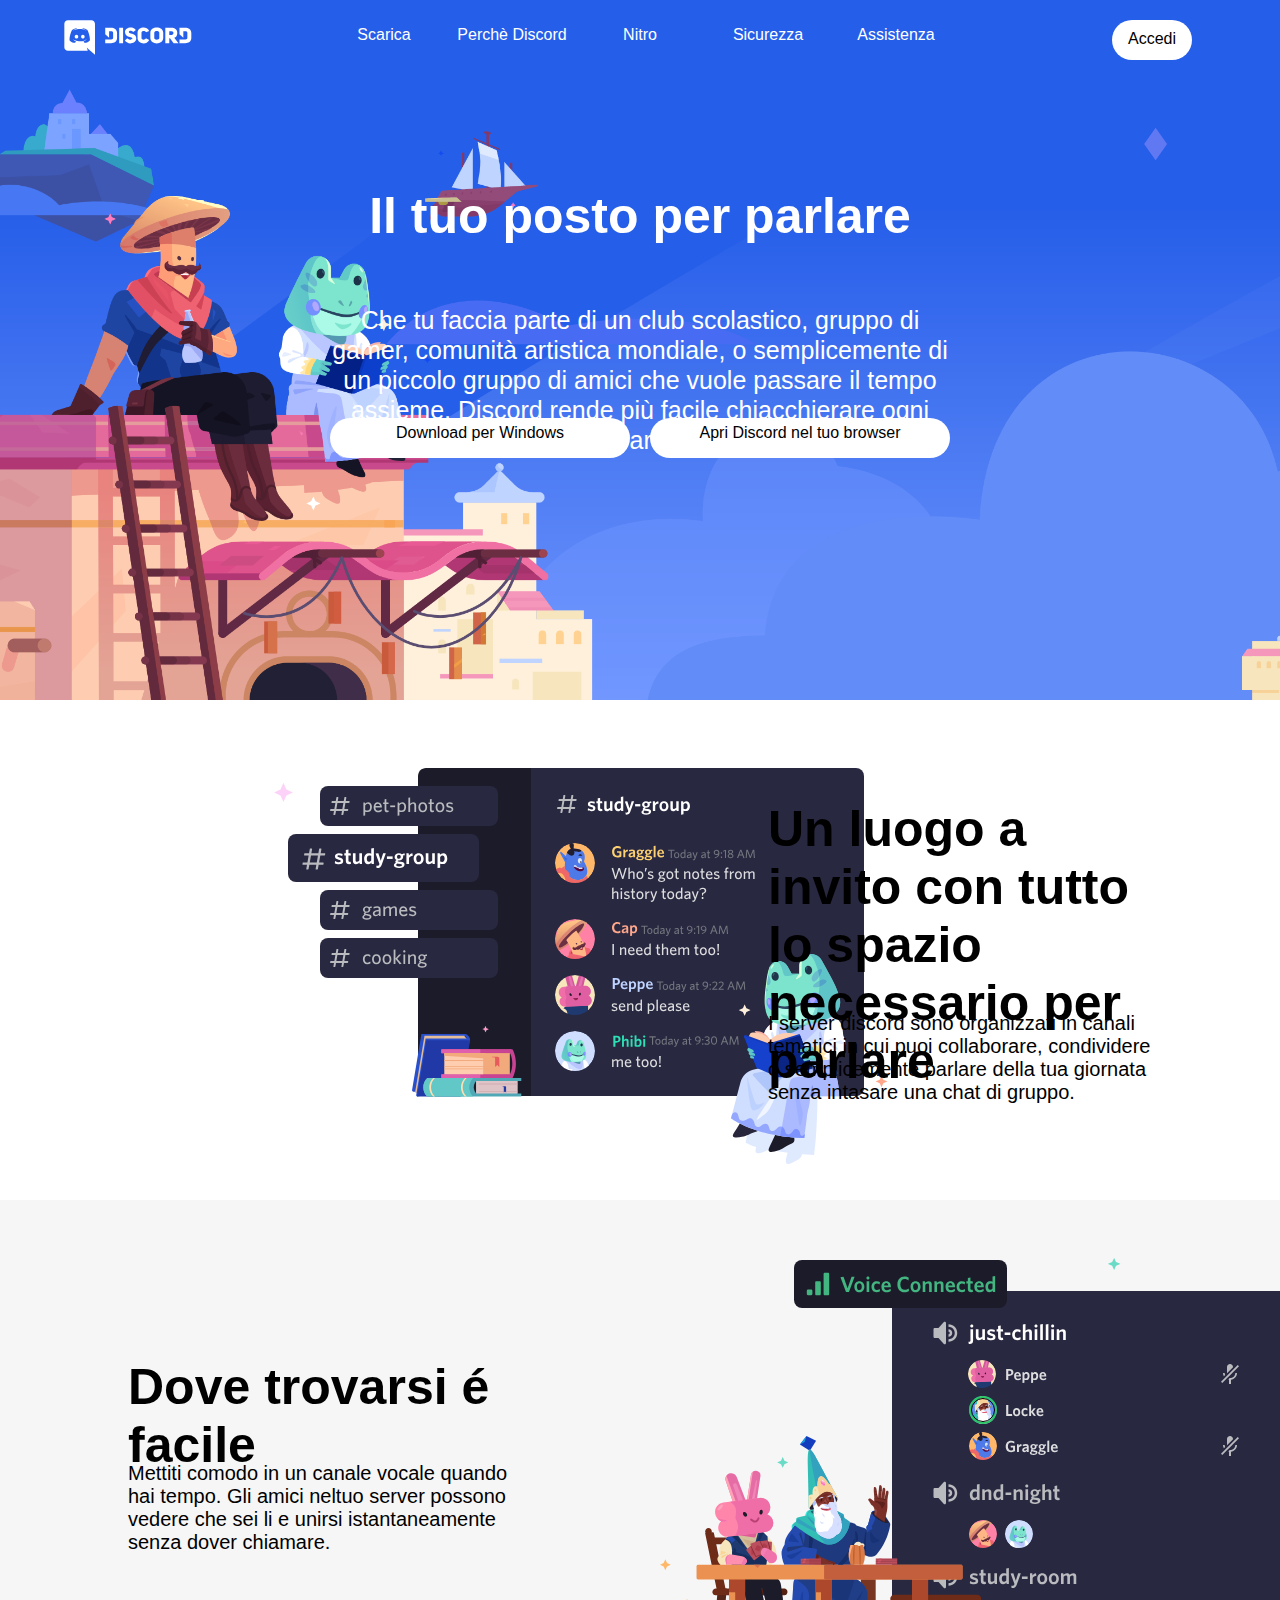
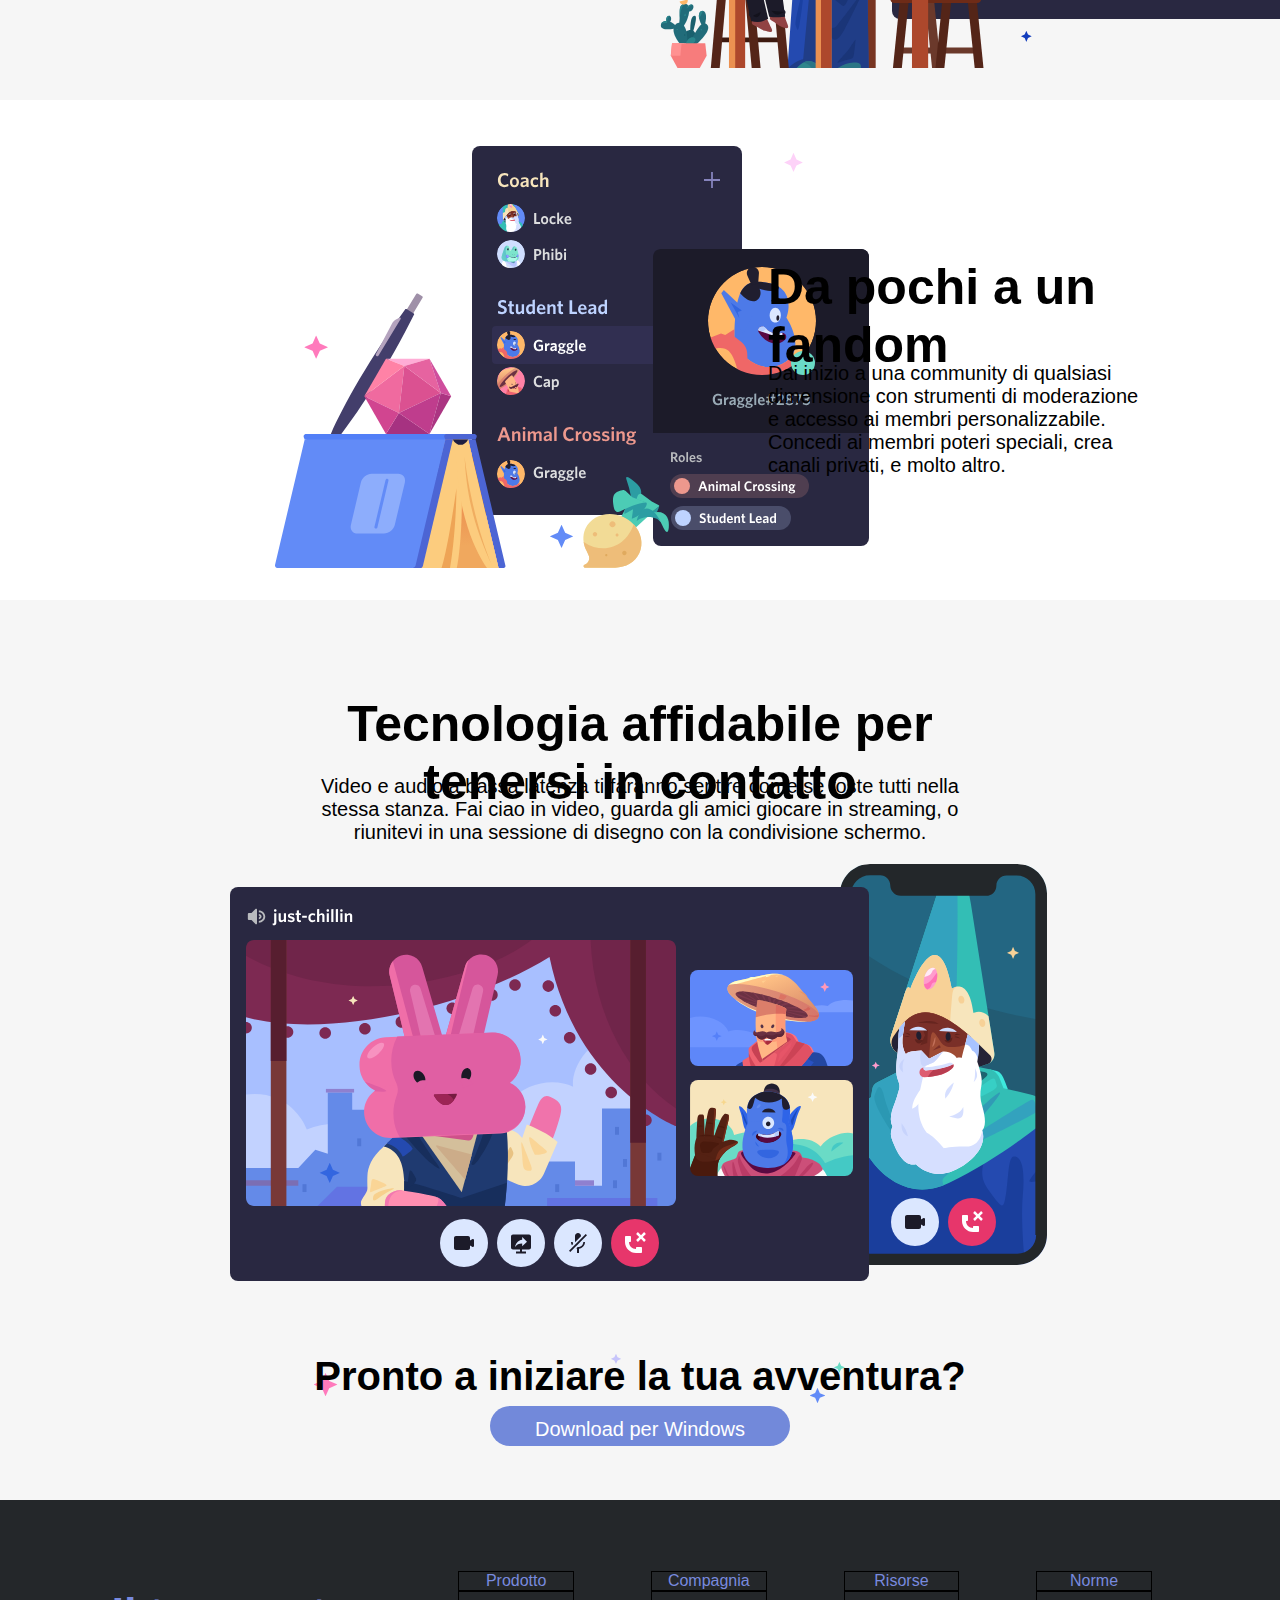
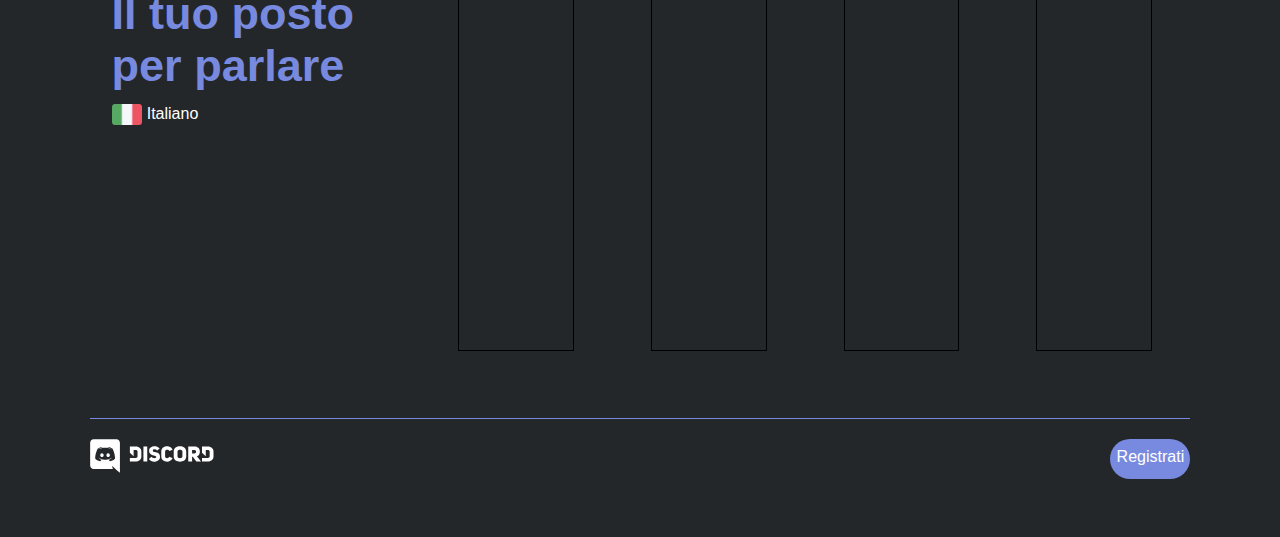
==== commit 2f1e9675: "extlinks subdivision" ====
--- a/index.html
+++ b/index.html
@@ -258,7 +258,8 @@
     <footer>
 
         <section class="links">
-            
+
+            <!-- Phrase&Lang -->
             <div class="lang-social">
                 <div id="Phrase">
                     Il tuo posto per parlare
@@ -304,19 +305,55 @@
 
             </div>
 
+            <!-- Prodotto -->
             <div class="linkest">
 
-            </div>
-
+                <div class="intrestsect">
+                    Prodotto
+                </div>
+
+                <div class="intrestlinks">
+
+                </div>
+
+            </div>
+
+            <!-- Compagnia -->
             <div class="linkest">
+
+                <div class="intrestsect">
+                    Compagnia
+                </div>
+
+                <div class="intrestlinks">
+
+                </div>
+
+            </div>
+
+            <!-- Risorse -->
+            <div class="linkest">
+
+                <div class="intrestsect">
+                    Risorse
+                </div>
+
+                <div class="intrestlinks">
+
+                </div>
                 
             </div>
 
+            <!-- Norme -->
             <div class="linkest">
-                
-            </div>
-
-            <div class="linkest">
+
+                <div class="intrestsect">
+                    Norme
+                </div>
+
+                <div class="intrestlinks">
+
+                </div>
                 
             </div>
         </section>
--- a/css/style.css
+++ b/css/style.css
@@ -394,10 +394,28 @@
 
     .linkest{
         width: 17.5%;
-        height: 280px;
-        background-color: bisque;
-        border: 1px solid #000;
-    }
+        height: 480px;
+        /* background-color: bisque; */
+        /* border: 1px solid #000; */
+        display: flex;
+        align-items: center;
+        flex-direction: column;
+        padding-top: 3%;
+    }
+
+        .intrestsect{
+            height: 20px;
+            width: 60%;
+            border: #000 solid 1px;
+            color: #788adf;
+            text-align: center;
+        }
+
+        .intrestlinks{
+            height: 360px;
+            width: 60%;
+            border: #000 solid 1px;
+        }
 
 .downlogo{
     width: 100%;
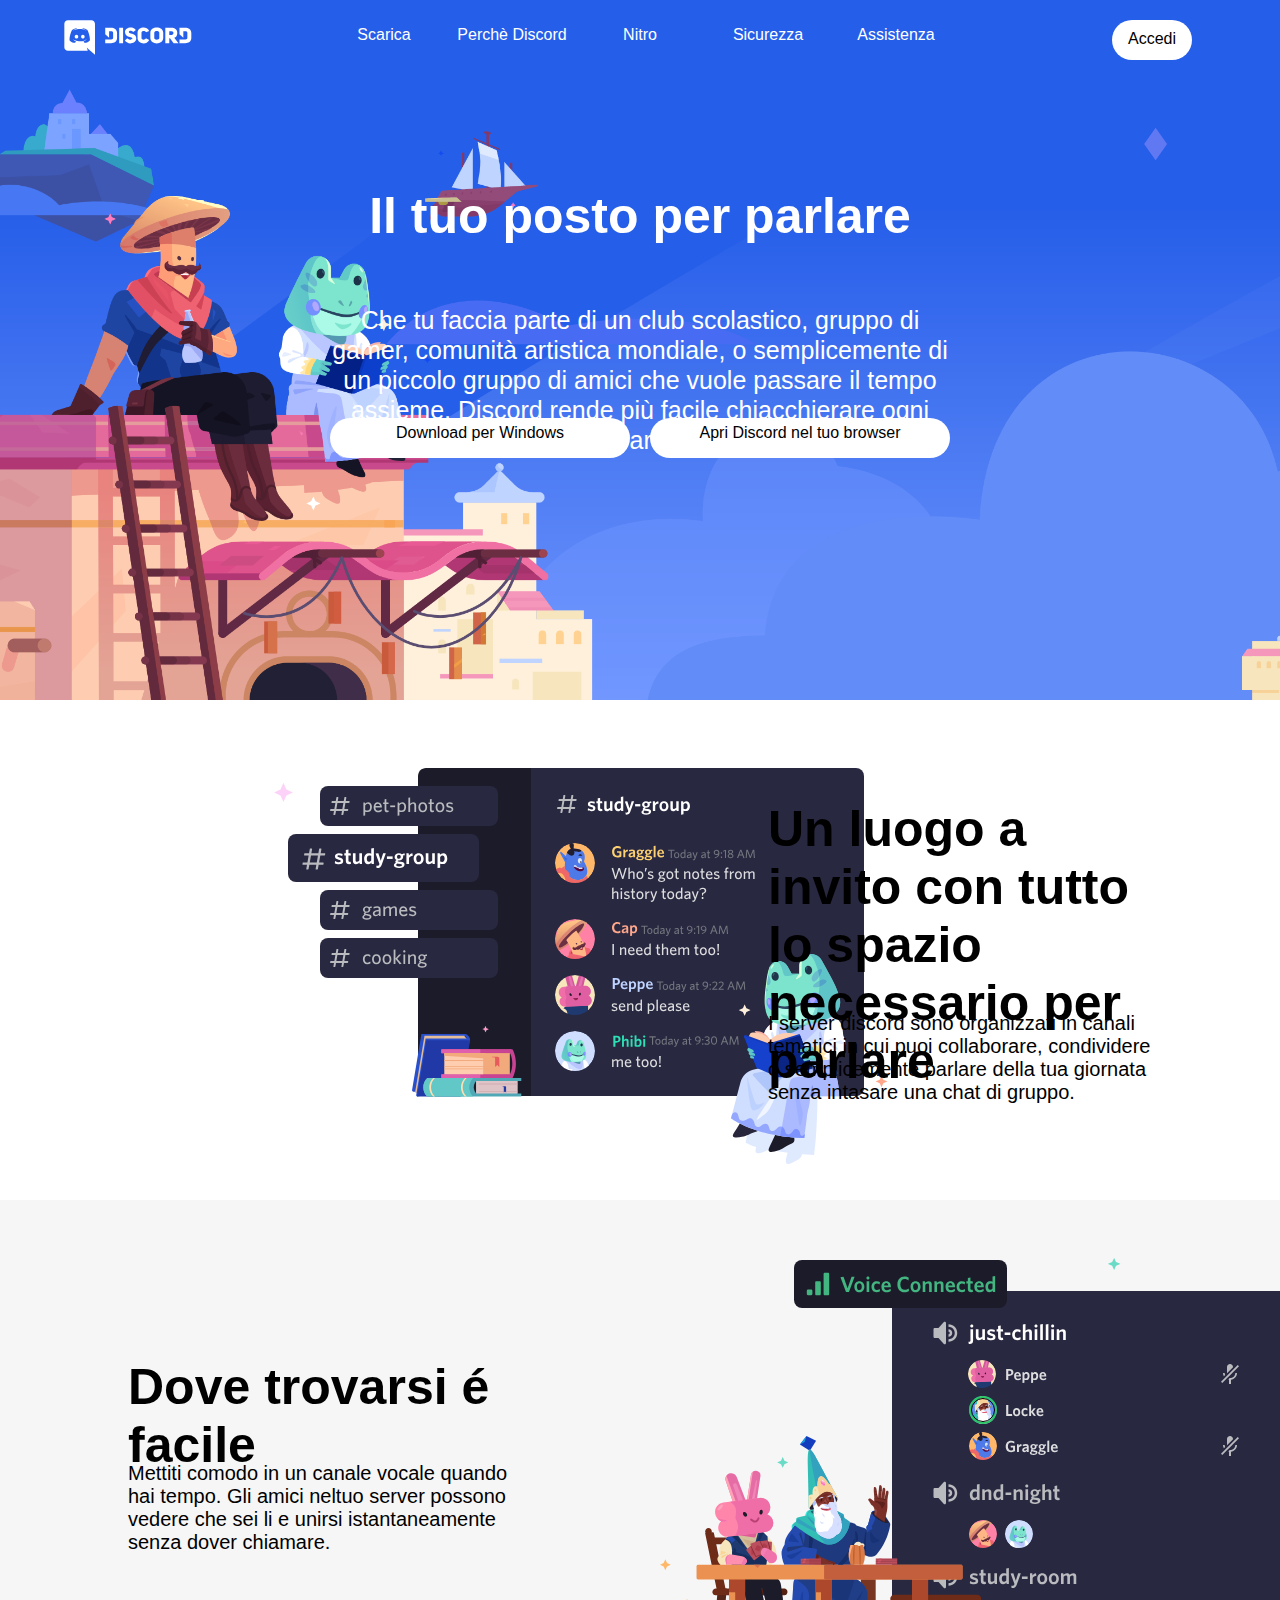
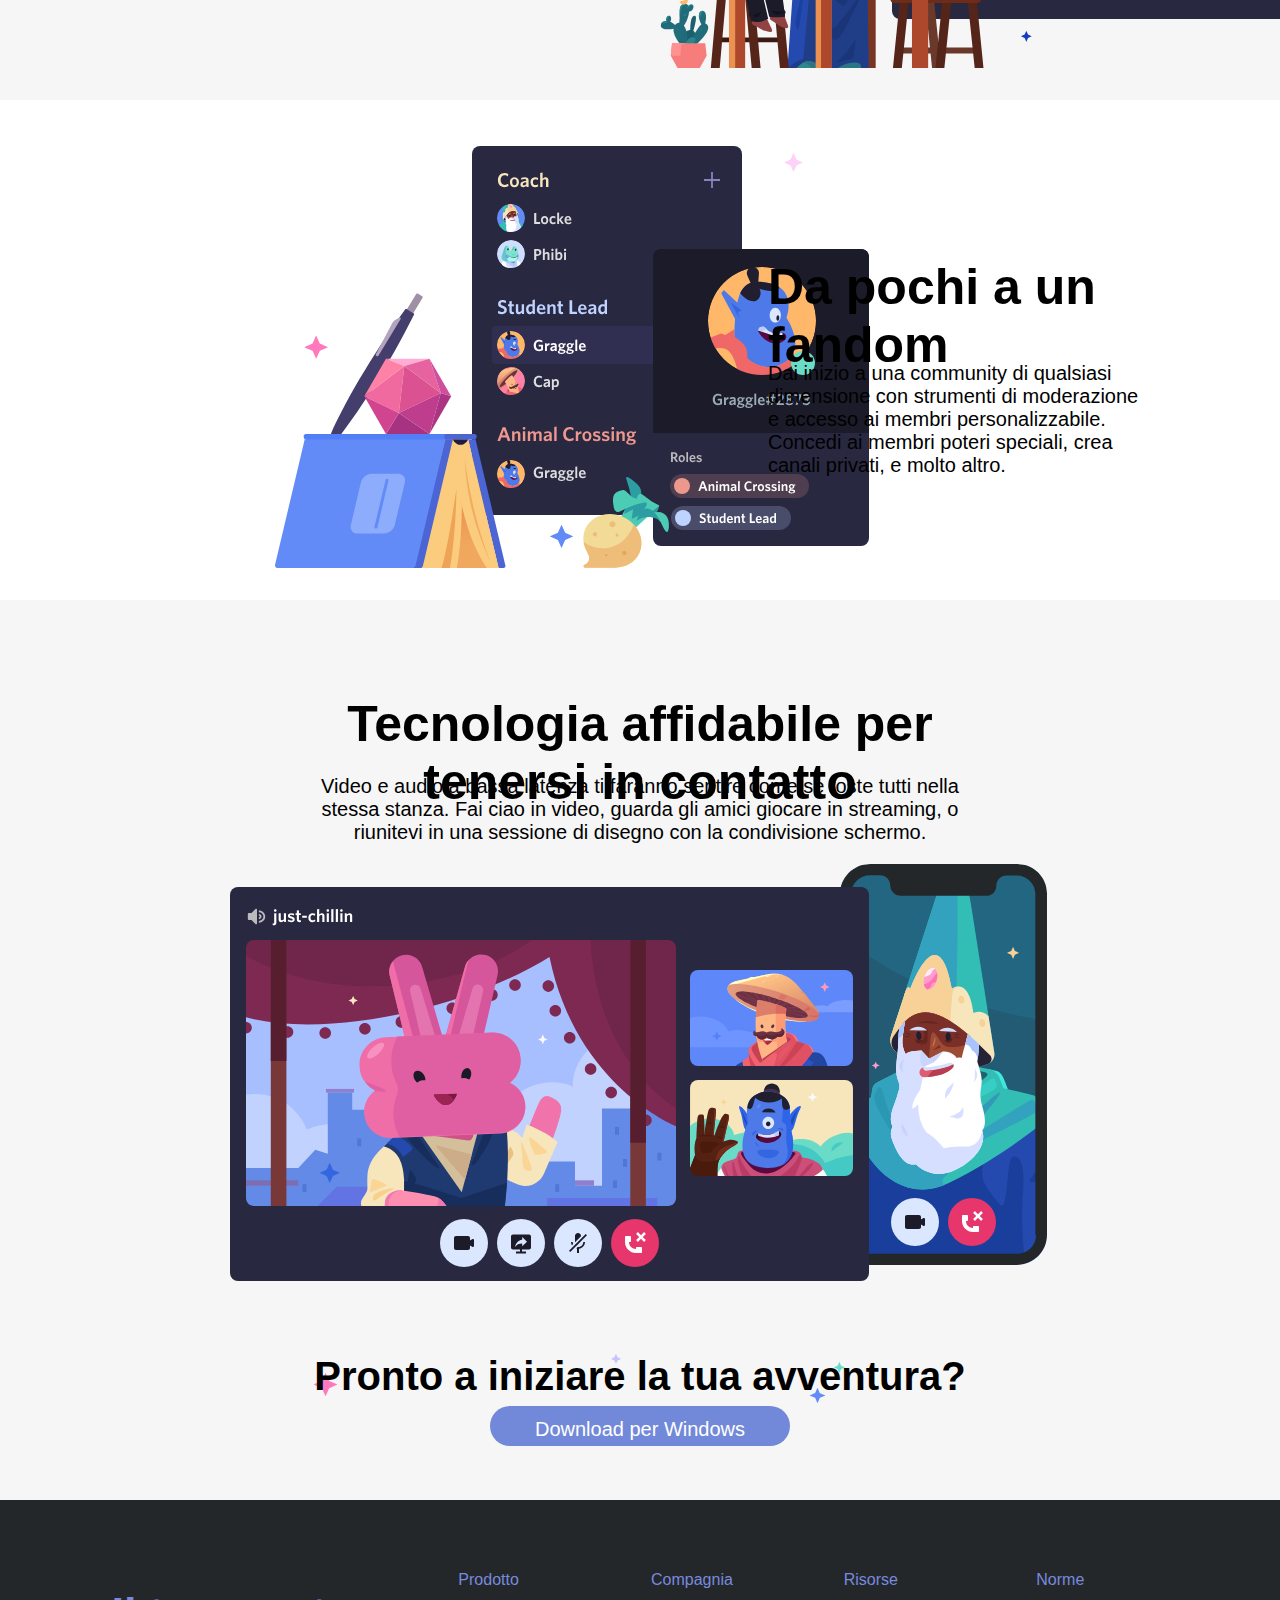
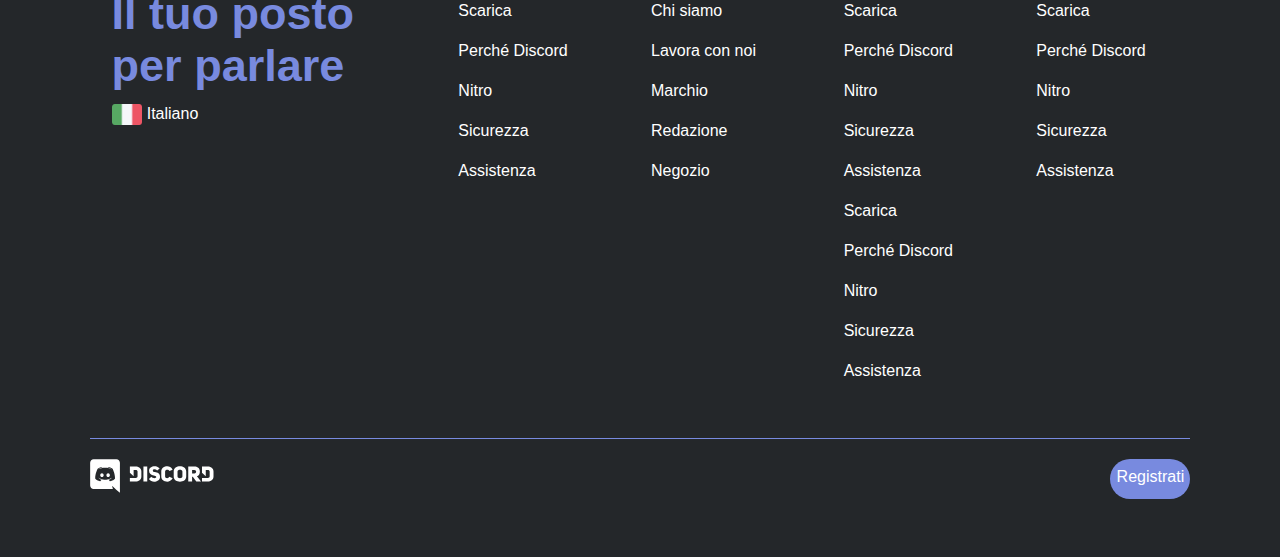
==== commit 8681b9af: "added text decoration to lower links" ====
--- a/index.html
+++ b/index.html
@@ -314,6 +314,12 @@
 
                 <div class="intrestlinks">
 
+                    <a href="" class="linkcolumn">Scarica</a><br>
+                    <a href=""  class="linkcolumn">Perché Discord</a><br>
+                    <a href=""  class="linkcolumn">Nitro</a><br>
+                    <a href="" class="linkcolumn">Sicurezza</a><br>
+                    <a href=""  class="linkcolumn">Assistenza</a><br>
+
                 </div>
 
             </div>
@@ -327,6 +333,12 @@
 
                 <div class="intrestlinks">
 
+                    <a href="" class="linkcolumn">Chi siamo</a><br>
+                    <a href=""  class="linkcolumn">Lavora con noi</a><br>
+                    <a href=""  class="linkcolumn">Marchio</a><br>
+                    <a href="" class="linkcolumn">Redazione</a><br>
+                    <a href=""  class="linkcolumn">Negozio</a><br>
+
                 </div>
 
             </div>
@@ -340,6 +352,17 @@
 
                 <div class="intrestlinks">
 
+                    <a href="" class="linkcolumn">Scarica</a><br>
+                    <a href=""  class="linkcolumn">Perché Discord</a><br>
+                    <a href=""  class="linkcolumn">Nitro</a><br>
+                    <a href="" class="linkcolumn">Sicurezza</a><br>
+                    <a href=""  class="linkcolumn">Assistenza</a><br>
+                    <a href="" class="linkcolumn">Scarica</a><br>
+                    <a href=""  class="linkcolumn">Perché Discord</a><br>
+                    <a href=""  class="linkcolumn">Nitro</a><br>
+                    <a href="" class="linkcolumn">Sicurezza</a><br>
+                    <a href=""  class="linkcolumn">Assistenza</a><br>
+
                 </div>
                 
             </div>
@@ -352,6 +375,12 @@
                 </div>
 
                 <div class="intrestlinks">
+
+                    <a href="" class="linkcolumn">Scarica</a><br>
+                    <a href=""  class="linkcolumn">Perché Discord</a><br>
+                    <a href=""  class="linkcolumn">Nitro</a><br>
+                    <a href="" class="linkcolumn">Sicurezza</a><br>
+                    <a href=""  class="linkcolumn">Assistenza</a><br>
 
                 </div>
                 
--- a/css/style.css
+++ b/css/style.css
@@ -394,7 +394,7 @@
 
     .linkest{
         width: 17.5%;
-        height: 480px;
+        height: 500px;
         /* background-color: bisque; */
         /* border: 1px solid #000; */
         display: flex;
@@ -406,16 +406,27 @@
         .intrestsect{
             height: 20px;
             width: 60%;
-            border: #000 solid 1px;
+            /* border: #000 solid 1px; */
             color: #788adf;
-            text-align: center;
         }
 
         .intrestlinks{
-            height: 360px;
+            height: 400px;
             width: 60%;
-            border: #000 solid 1px;
-        }
+            /* border: #000 solid 1px; */
+            color: #fff;
+            line-height: 40px;
+        }
+
+            .linkcolumn{
+                text-decoration: none;
+                color: inherit;
+                
+            }
+
+                .linkcolumn:hover{
+                    text-decoration: underline;
+                }
 
 .downlogo{
     width: 100%;
@@ -443,7 +454,7 @@
 
         #signupstyle{
             text-decoration: none;
-                color: inherit;
+            color: inherit;
         }
 
 
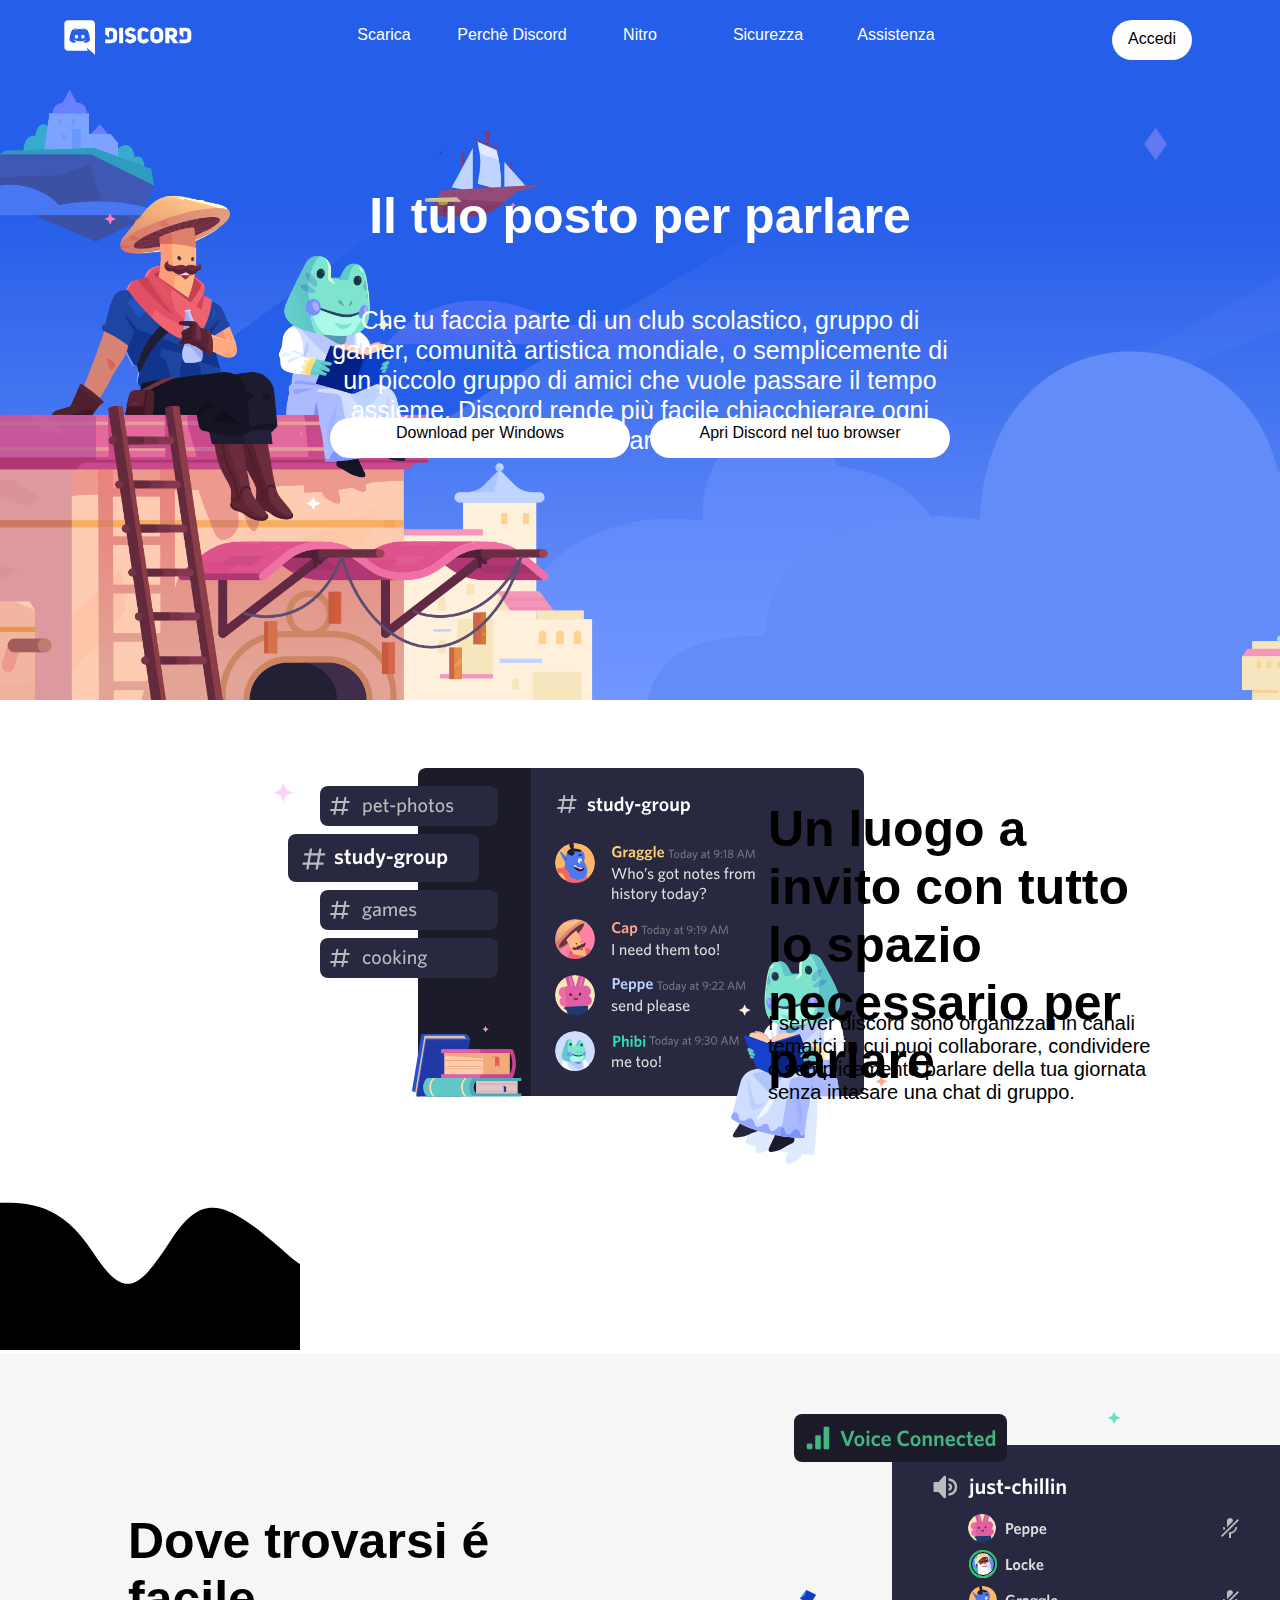
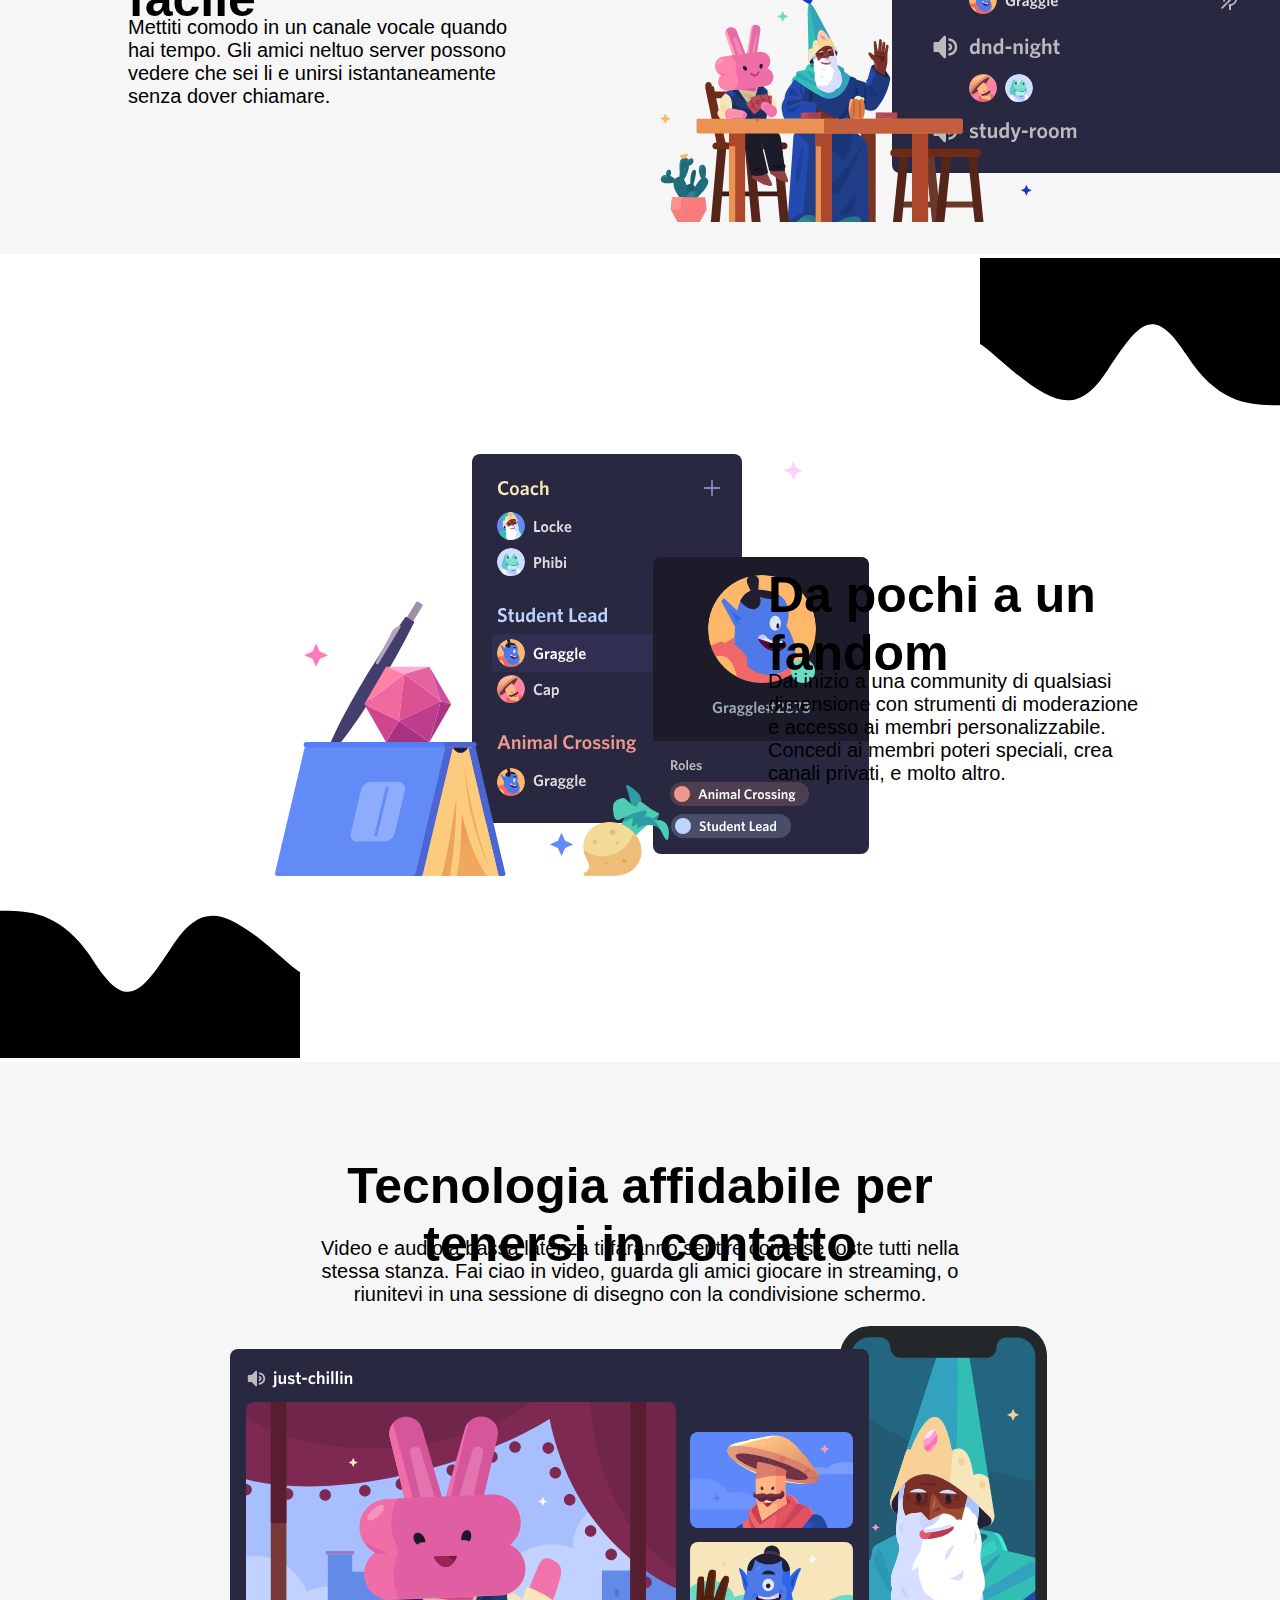
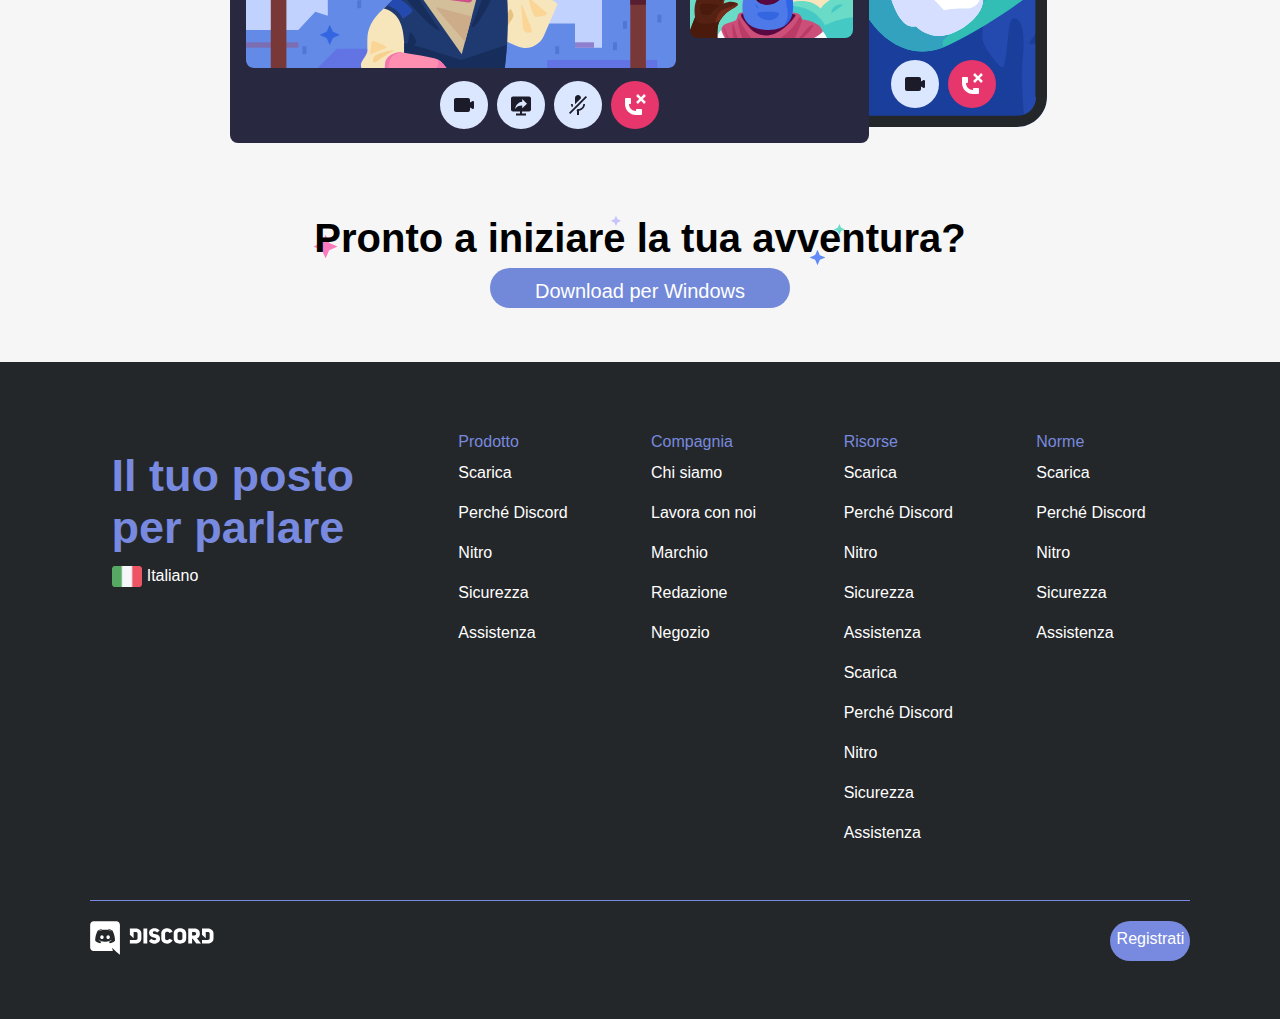
==== commit 223026a8: "trying to color svg files" ====
--- a/index.html
+++ b/index.html
@@ -119,138 +119,152 @@
     <main>
 
         <!-- Cont1 -->
-        <div class="showcase">
-            <div class="img">
-
-                <div class="image">
-
-                    <img src="img/study-group.svg" alt="study group">
-
-                </div>
-
-            </div>
-    
-            <div class="txt">
-
-                <section class="text">
-
-                    <div id="img-title-medium">
-                        Un luogo a invito con tutto lo spazio necessario per parlare
-                    </div>
-
-                    <div id="img-description">
-                        I server discord sono organizzati in canali tematici in cui puoi collaborare, condividere o semplicemente parlare della tua giornata senza intasare una chat di gruppo.
-                    </div>
-
-                </section>
-    
-            </div>
-        </div>
-
-        <!-- Cont2 -->
-        <div class="showcase cont2">
-            <div class="txt">
-
-                <section class="text">
-
-                    <div id="img-title">
-                        Dove trovarsi é facile
-                    </div>
-
-                    <div id="img-description">
-                        Mettiti comodo in un canale vocale quando hai tempo. Gli amici neltuo server possono vedere che sei li e unirsi istantaneamente senza dover chiamare.
-                    </div>
-
-                </section>
-
-            </div>
-    
-            <div class="img right">
-
-                <div class="image">
-
-                    <img src="img/voice-connected.svg" alt="study group">
-
-                </div>
-    
-            </div>
-        </div>
-
-        <!-- Cont3 -->
-        <div class="showcase">
-            <div class="img">
-
-                <div class="image">
-
-                    <img src="img/coach.svg" alt="study group">
-
-                </div>
-
-            </div>
-    
-            <div class="txt">
-
-                <section class="text">
-
-                    <div id="img-title">
-                        Da pochi a un fandom
-                    </div>
-
-                    <div id="img-description">
-                        Dai inizio a una community di qualsiasi dimensione con strumenti di moderazione e accesso ai membri personalizzabile. Concedi ai membri poteri speciali, crea canali privati, e molto altro.
-                    </div>
-
-                </section>
-    
-            </div>
-        </div>
-
-        <!-- Big Image -->
-        <div class="showcase" id="big-img">
-            <div class="txt2">
-
-                <div id="text2">
-
-                    <div id="big-img-title">
-                        Tecnologia affidabile per tenersi in contatto
-                    </div>
-
-                    <div id="big-img-description">
-                        Video e audio a bassa latenza ti faranno sentire come se foste tutti nella stessa stanza. Fai ciao in video, guarda gli amici giocare in streaming, o riunitevi in una sessione di disegno con la condivisione schermo.
-                    </div>
-
-                </div>
-
-            </div>
-    
-            <div class="img2">
-
-                <div id="image2">
-
-                    <img src="img/big.svg" alt="study group">
-
-                </div>
-    
-            </div>
-        </div>
-
-        <!-- Download button -->
-        <div class="download">
-
-            <div id="download-intro">
-                Pronto a iniziare la tua avventura?
-            </div>
-
-            <div id="downloadfor2">
-                <a href="https://discord.com/api/downloads/distributions/app/installers/latest?channel=stable&platform=win&arch=x86" id="downloadlink">
-                    <span>
-                        <i class="fa-solid fa-down-long"></i>
-                        Download per Windows
-                    </span>
-                </a>
-            </div>
-
-        </div>
+        <section class="wavescont">
+            <div class="showcase">
+                <div class="img">
+
+                    <div class="image">
+
+                        <img src="img/study-group.svg" alt="study group">
+
+                    </div>
+
+                </div>
+        
+                <div class="txt">
+
+                    <section class="text">
+
+                        <div id="img-title-medium">
+                            Un luogo a invito con tutto lo spazio necessario per parlare
+                        </div>
+
+                        <div id="img-description">
+                            I server discord sono organizzati in canali tematici in cui puoi collaborare, condividere o semplicemente parlare della tua giornata senza intasare una chat di gruppo.
+                        </div>
+
+                    </section>
+        
+                </div>
+            </div>
+
+            <div>
+                <img src="img/wave.svg" alt="" class="svg">
+            </div>
+
+            <!-- Cont2 -->
+            <div class="showcase cont2">
+                <div class="txt">
+
+                    <section class="text">
+
+                        <div id="img-title">
+                            Dove trovarsi é facile
+                        </div>
+
+                        <div id="img-description">
+                            Mettiti comodo in un canale vocale quando hai tempo. Gli amici neltuo server possono vedere che sei li e unirsi istantaneamente senza dover chiamare.
+                        </div>
+
+                    </section>
+
+                </div>
+        
+                <div class="img right">
+
+                    <div class="image">
+
+                        <img src="img/voice-connected.svg" alt="study group">
+
+                    </div>
+        
+                </div>
+            </div>
+
+            <div id="wavesrotate">
+                <img src="img/wave.svg" alt="" class="svg">
+            </div>
+
+            <!-- Cont3 -->
+            <div class="showcase">
+                <div class="img">
+
+                    <div class="image">
+
+                        <img src="img/coach.svg" alt="study group">
+
+                    </div>
+
+                </div>
+        
+                <div class="txt">
+
+                    <section class="text">
+
+                        <div id="img-title">
+                            Da pochi a un fandom
+                        </div>
+
+                        <div id="img-description">
+                            Dai inizio a una community di qualsiasi dimensione con strumenti di moderazione e accesso ai membri personalizzabile. Concedi ai membri poteri speciali, crea canali privati, e molto altro.
+                        </div>
+
+                    </section>
+        
+                </div>
+            </div>
+
+            <div>
+                <img src="img/wave.svg" alt="" class="svg">
+            </div>
+
+            <!-- Big Image -->
+            <div class="showcase" id="big-img">
+                <div class="txt2">
+
+                    <div id="text2">
+
+                        <div id="big-img-title">
+                            Tecnologia affidabile per tenersi in contatto
+                        </div>
+
+                        <div id="big-img-description">
+                            Video e audio a bassa latenza ti faranno sentire come se foste tutti nella stessa stanza. Fai ciao in video, guarda gli amici giocare in streaming, o riunitevi in una sessione di disegno con la condivisione schermo.
+                        </div>
+
+                    </div>
+
+                </div>
+        
+                <div class="img2">
+
+                    <div id="image2">
+
+                        <img src="img/big.svg" alt="study group">
+
+                    </div>
+        
+                </div>
+            </div>
+
+            <!-- Download button -->
+            <div class="download">
+
+                <div id="download-intro">
+                    Pronto a iniziare la tua avventura?
+                </div>
+
+                <div id="downloadfor2">
+                    <a href="https://discord.com/api/downloads/distributions/app/installers/latest?channel=stable&platform=win&arch=x86" id="downloadlink">
+                        <span>
+                            <i class="fa-solid fa-down-long"></i>
+                            Download per Windows
+                        </span>
+                    </a>
+                </div>
+
+            </div>
+        </section>
 
     </main>
     
--- a/css/style.css
+++ b/css/style.css
@@ -169,6 +169,20 @@
                 }
 
 /* Main */
+.wavescont{
+    display:flex;
+    flex-direction: column;
+}
+
+    .svg{
+        fill: #f6f6f6;
+        filter: brightness(1);
+    }
+
+    #wavesrotate{
+        transform: rotate(180deg); 
+    }
+
 .showcase{
     width: 100%;
     display: flex;
